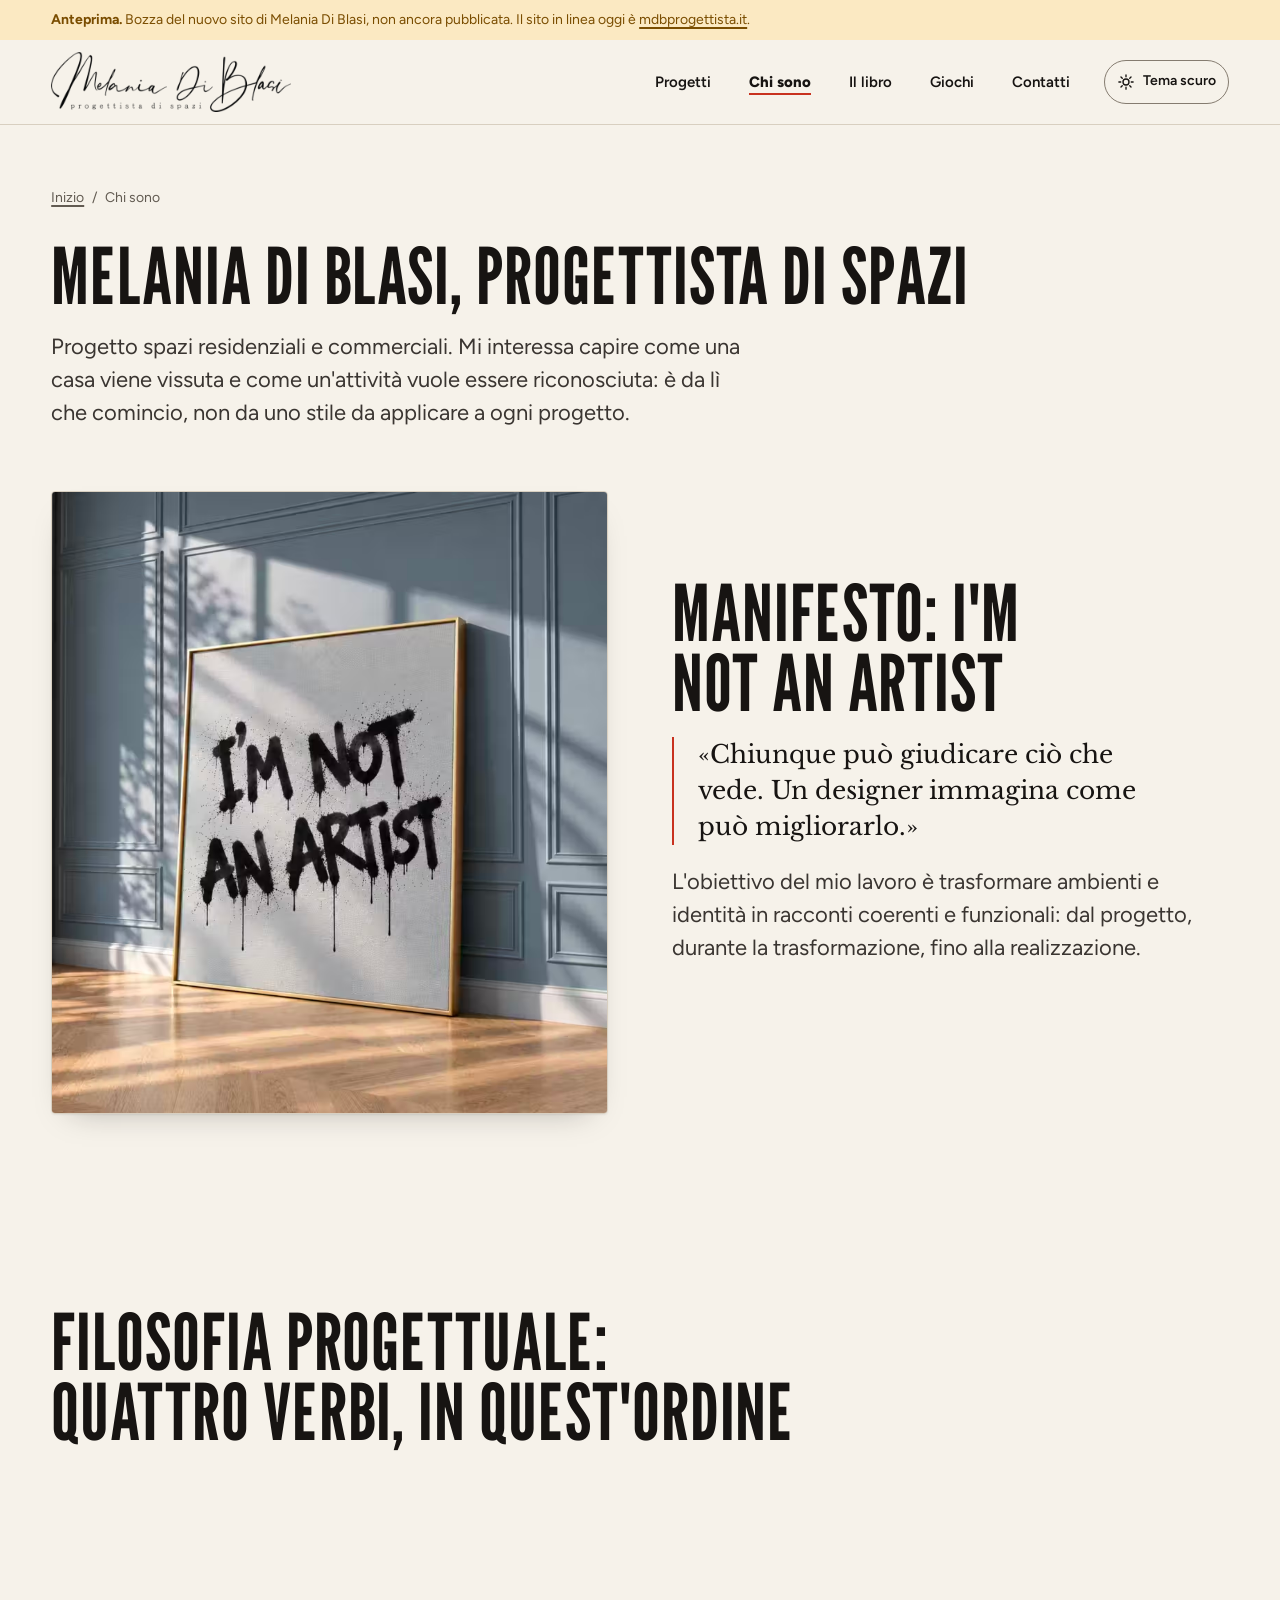
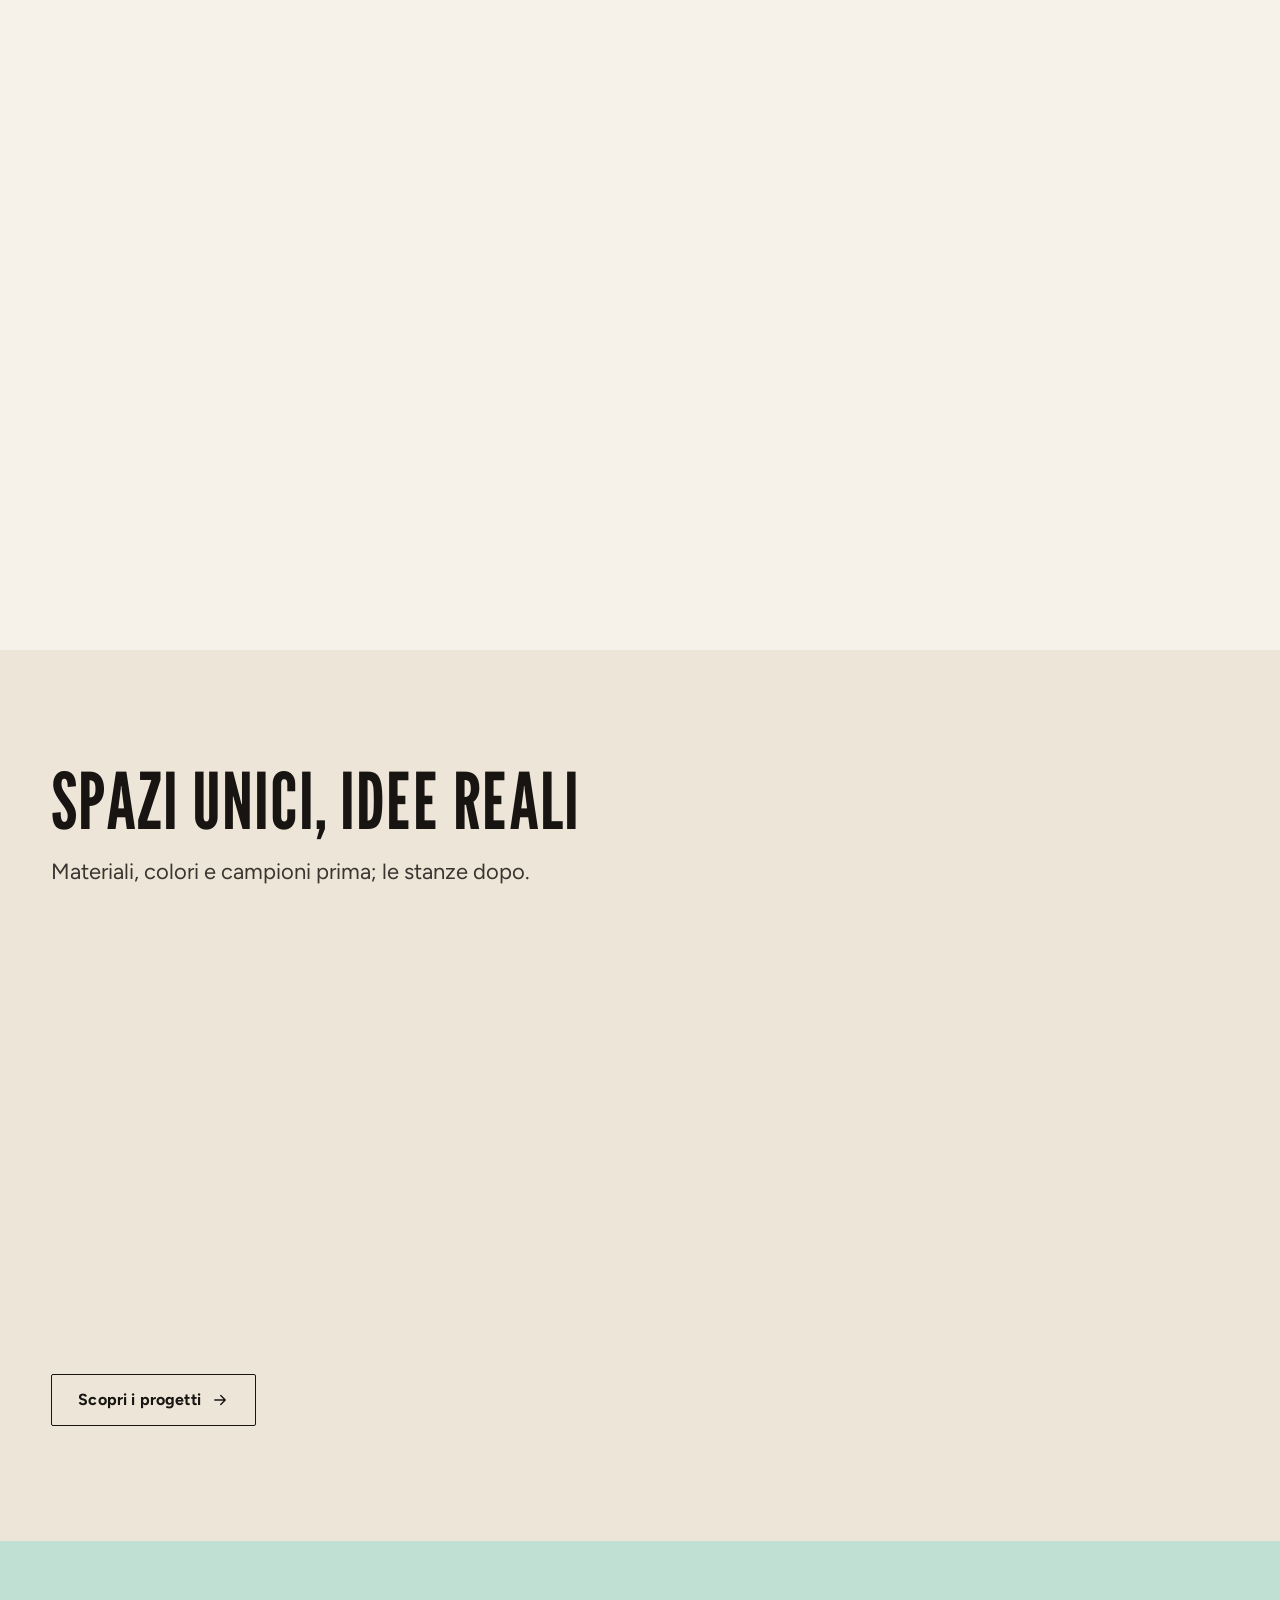
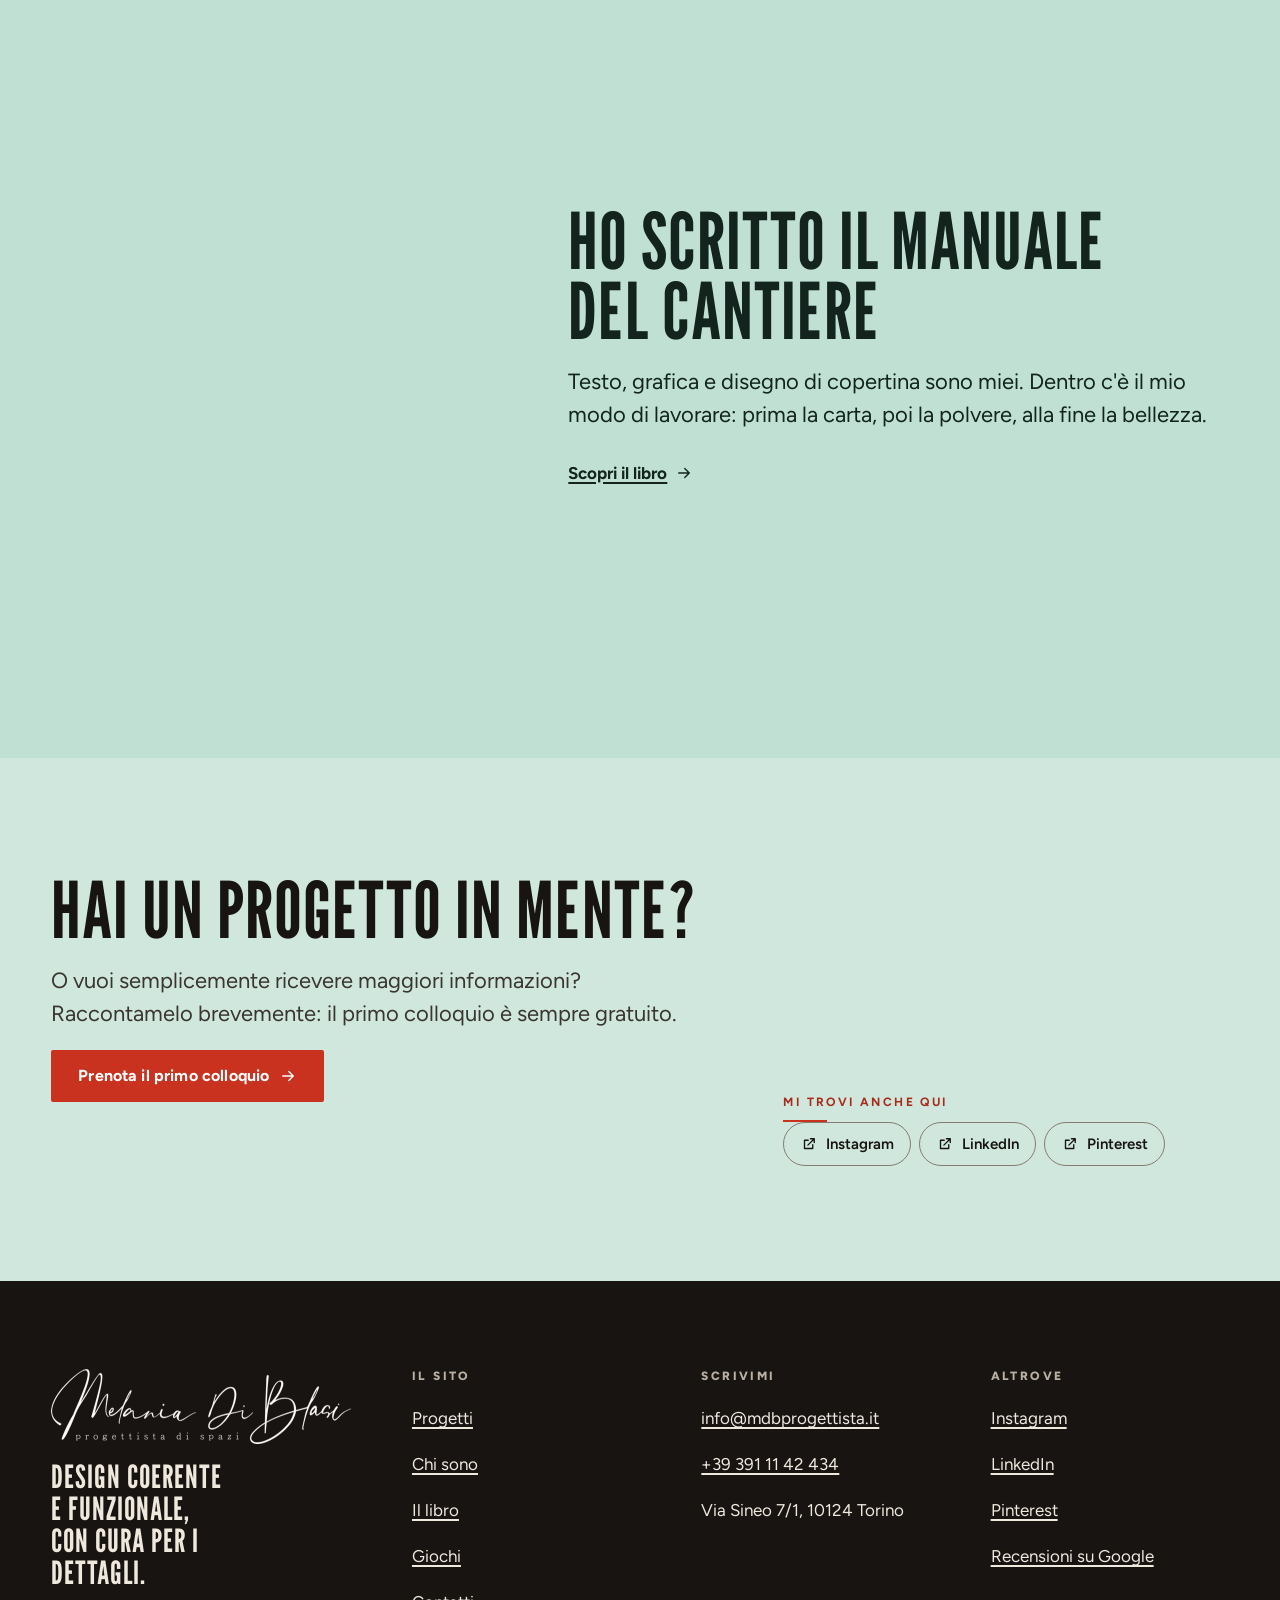
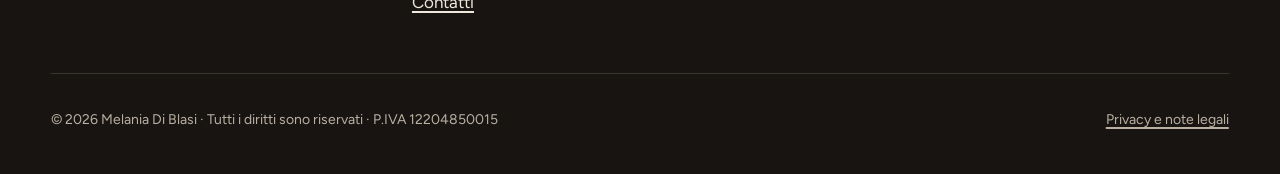
==== about/index.html @ 5ae968a7 "Bozza del sito (costruita dal salvataggio 2538190) Co-Authored-By: Claude Fable 5.2 <noreply@anthrop" ====
<!doctype html>
<html lang="it" class="no-js">
<head>
<meta charset="utf-8">
<meta name="viewport" content="width=device-width, initial-scale=1">
<title>Chi sono · Melania Di Blasi, progettista di spazi</title>
<meta name="description" content="Ascoltare, creare, ottimizzare, realizzare: come lavora Melania Di Blasi, progettista di spazi residenziali e commerciali a Torino.">
<link rel="canonical" href="https://andr3a100.github.io/mdb-anteprima/about/">
<meta name="robots" content="noindex, nofollow">
<meta name="author" content="Melania Di Blasi">
<meta name="theme-color" content="#F6F2EA" media="(prefers-color-scheme: light)">
<meta name="theme-color" content="#141210" media="(prefers-color-scheme: dark)">
<meta name="format-detection" content="telephone=no">
<meta http-equiv="Content-Security-Policy" content="default-src 'self'; img-src 'self' data:; style-src 'self'; script-src 'self'; font-src 'self'; connect-src 'none'; object-src 'none'; base-uri 'self'; form-action 'none'">
<meta name="referrer" content="strict-origin-when-cross-origin">
<meta property="og:type" content="website">
<meta property="og:locale" content="it_IT">
<meta property="og:site_name" content="Melania Di Blasi · progettista di spazi">
<meta property="og:title" content="Chi sono · Melania Di Blasi, progettista di spazi">
<meta property="og:description" content="Ascoltare, creare, ottimizzare, realizzare: come lavora Melania Di Blasi, progettista di spazi residenziali e commerciali a Torino.">
<meta property="og:url" content="https://andr3a100.github.io/mdb-anteprima/about/">
<meta property="og:image" content="https://andr3a100.github.io/mdb-anteprima/risorse/img/anteprima.jpg">
<meta property="og:image:width" content="1200">
<meta property="og:image:height" content="630">
<meta property="og:image:alt" content="Melania Di Blasi, progettista di spazi: dal groviglio alla casa">
<meta name="twitter:card" content="summary_large_image">
<link rel="icon" href="../risorse/img/icona.svg" type="image/svg+xml">
<link rel="icon" href="../risorse/img/icona-48.png" sizes="48x48" type="image/png">
<link rel="apple-touch-icon" href="../risorse/img/icona-180.png">
<link rel="preload" href="../risorse/font/league-gothic-400.woff2" as="font" type="font/woff2" crossorigin>
<link rel="preload" href="../risorse/font/figtree-variabile.woff2" as="font" type="font/woff2" crossorigin>
<link rel="stylesheet" href="../risorse/css/sito.css?v=bc09ea7401">
<script src="../risorse/js/tema.js?v=bbae7c9311"></script>
<script type="application/ld+json">{"@context": "https://schema.org", "@graph": [{"@type": "AboutPage", "@id": "https://andr3a100.github.io/mdb-anteprima/about/", "url": "https://andr3a100.github.io/mdb-anteprima/about/", "name": "Chi sono · Melania Di Blasi, progettista di spazi", "mainEntity": {"@id": "https://andr3a100.github.io/mdb-anteprima/#melania"}}, {"@type": "Person", "@id": "https://andr3a100.github.io/mdb-anteprima/#melania", "name": "Melania Di Blasi", "jobTitle": "Progettista di spazi", "url": "https://andr3a100.github.io/mdb-anteprima/about/", "worksFor": {"@id": "https://andr3a100.github.io/mdb-anteprima/#studio"}, "sameAs": ["https://www.instagram.com/melania_di_blasi_progettista", "https://www.linkedin.com/in/melania-d-bb1aa2b3", "https://pin.it/127tPZosk"]}, {"@type": "BreadcrumbList", "itemListElement": [{"@type": "ListItem", "position": 1, "name": "Inizio", "item": "https://andr3a100.github.io/mdb-anteprima/"}, {"@type": "ListItem", "position": 2, "name": "Chi sono", "item": "https://andr3a100.github.io/mdb-anteprima/about/"}]}]}</script>
</head>
<body>
<a class="salta" href="#contenuto">Salta al contenuto</a>
<p class="anteprima-fascia" role="note"><strong>Anteprima.</strong> Bozza del nuovo sito di Melania Di Blasi, non ancora pubblicata. Il sito in linea oggi è <a href="https://www.mdbprogettista.it/" rel="noopener">mdbprogettista.it</a>.</p>
<header class="testata">
<div class="wrap testata-riga">
<a class="marchio" href="../"><img src="../risorse/img/logo-melania-di-blasi.png" alt="Melania Di Blasi, progettista di spazi: pagina iniziale" width="600" height="150"></a>
<nav class="menu" aria-label="Sezioni del sito"><ul><li><a href="../portfolio/">Progetti</a></li><li><a href="../about/" aria-current="page">Chi sono</a></li><li><a href="../libro/">Il libro</a></li><li><a href="../giochi/">Giochi</a></li><li><a href="../contatti/">Contatti</a></li></ul></nav>
<button class="tema" type="button" data-tema aria-pressed="false"><svg class="sole" viewBox="0 0 24 24" fill="none" stroke="currentColor" stroke-width="1.8" stroke-linecap="round" stroke-linejoin="round" aria-hidden="true" focusable="false"><circle cx="12" cy="12" r="4"/><path d="M12 2.5v2.5M12 19v2.5M2.5 12H5M19 12h2.5M5.3 5.3L7 7M17 17l1.7 1.7M18.7 5.3L17 7M7 17l-1.7 1.7"/></svg><svg class="luna" viewBox="0 0 24 24" fill="none" stroke="currentColor" stroke-width="1.8" stroke-linecap="round" stroke-linejoin="round" aria-hidden="true" focusable="false"><path d="M20 14.2A8 8 0 1 1 9.8 4a6.4 6.4 0 0 0 10.2 10.2z"/></svg><span data-tema-testo>Tema scuro</span></button>
</div>
</header>
<main id="contenuto">
<section class="intestazione">
<div class="wrap">
<nav class="briciole" aria-label="Dove ti trovi"><ol><li><a href="../">Inizio</a></li><li aria-current="page">Chi sono</li></ol></nav>
<h1 class="titolo">Melania Di Blasi, progettista di spazi</h1>
<p class="attacco stretto">Progetto spazi residenziali e commerciali. Mi interessa capire come una casa viene vissuta e come un'attività vuole essere riconosciuta: è da lì che comincio, non da uno stile da applicare a ogni progetto.</p>
</div>
</section>

<section class="sezione-stretta" aria-labelledby="manifesto-titolo">
<div class="wrap due">
<figure class="cornice entra"><picture><source type="image/avif" srcset="../risorse/img/foto/manifesto-not-an-artist-800.avif 800w, ../risorse/img/foto/manifesto-not-an-artist-1600.avif 1428w" sizes="(max-width: 900px) 100vw, 50vw"><img src="../risorse/img/foto/manifesto-not-an-artist-800.jpg" srcset="../risorse/img/foto/manifesto-not-an-artist-800.jpg 800w, ../risorse/img/foto/manifesto-not-an-artist-1600.jpg 1428w" sizes="(max-width: 900px) 100vw, 50vw" alt="Quadro appoggiato a terra con la scritta «I&#x27;m not an artist» contro una parete grigio-azzurra" width="800" height="896" fetchpriority="high" decoding="async"></picture></figure>
<div class="capo">
<h2 class="titolo" id="manifesto-titolo">Manifesto: I'm not an artist</h2>
<blockquote class="citazione">
<p>«Chiunque può giudicare ciò che vede. Un designer immagina come può migliorarlo.»</p>
</blockquote>
<p class="attacco">L'obiettivo del mio lavoro è trasformare ambienti e identità in racconti coerenti e funzionali: dal progetto, durante la trasformazione, fino alla realizzazione.</p>
</div>
</div>
</section>

<section class="sezione" aria-labelledby="filosofia-titolo">
<div class="wrap">
<div class="capo">
<h2 class="titolo" id="filosofia-titolo">Filosofia progettuale: quattro verbi, in quest'ordine</h2>
</div>
<div>
<article class="verbo entra">
<h3><span class="n">01</span><span class="titoletto">Ascoltare</span></h3>
<p>Mi interessa capire come una casa viene vissuta e come un'attività vuole essere riconosciuta: è da lì che comincio, non da uno stile da applicare a ogni progetto.</p>
</article>
<article class="verbo entra">
<h3><span class="n">02</span><span class="titoletto">Creare</span></h3>
<p>Ascolto, osservo e traduco esigenze e idee in scelte concrete: la distribuzione degli ambienti, i materiali, la luce, i dettagli.</p>
</article>
<article class="verbo entra">
<h3><span class="n">03</span><span class="titoletto">Ottimizzare</span></h3>
<p>Cerco soluzioni che funzionino nella vita di tutti i giorni e che abbiano un'identità propria, coerente con le persone e con il luogo.</p>
</article>
<article class="verbo entra">
<h3><span class="n">04</span><span class="titoletto">Realizzare</span></h3>
<p>Il mio lavoro non finisce con la consegna del progetto. Accompagno il cliente durante la ristrutturazione, mi confronto con le imprese e seguo le scelte che emergono lungo il percorso, perché ciò che abbiamo immaginato insieme trovi forma nella realtà.</p>
</article>
</div>
</div>
</section>

<section class="sezione sezione-tinta" aria-labelledby="materia-titolo">
<div class="wrap">
<div class="capo">
<h2 class="titolo" id="materia-titolo">Spazi unici, idee reali</h2>
<p class="attacco">Materiali, colori e campioni prima; le stanze dopo.</p>
</div>
<div class="trio">
<figure class="entra"><picture><source type="image/avif" srcset="../risorse/img/foto/studio-campioni-tessuto-800.avif 800w, ../risorse/img/foto/studio-campioni-tessuto-1600.avif 1600w" sizes="(max-width: 560px) 33vw, 30vw"><img src="../risorse/img/foto/studio-campioni-tessuto-800.jpg" srcset="../risorse/img/foto/studio-campioni-tessuto-800.jpg 800w, ../risorse/img/foto/studio-campioni-tessuto-1600.jpg 1600w" sizes="(max-width: 560px) 33vw, 30vw" alt="Campioni di tessuto blu, beige e bouclé su un tavolo" width="800" height="800" loading="lazy" decoding="async"></picture></figure>
<figure class="entra"><picture><source type="image/avif" srcset="../risorse/img/foto/studio-parete-campioni-800.avif 800w, ../risorse/img/foto/studio-parete-campioni-1600.avif 1600w" sizes="(max-width: 560px) 33vw, 30vw"><img src="../risorse/img/foto/studio-parete-campioni-800.jpg" srcset="../risorse/img/foto/studio-parete-campioni-800.jpg 800w, ../risorse/img/foto/studio-parete-campioni-1600.jpg 1600w" sizes="(max-width: 560px) 33vw, 30vw" alt="Parete di lavoro con campioni di tessuto, carte e schizzi appesi" width="800" height="800" loading="lazy" decoding="async"></picture></figure>
<figure class="entra"><picture><source type="image/avif" srcset="../risorse/img/foto/studio-tavolo-materiali-800.avif 800w, ../risorse/img/foto/studio-tavolo-materiali-1600.avif 1600w" sizes="(max-width: 560px) 33vw, 30vw"><img src="../risorse/img/foto/studio-tavolo-materiali-800.jpg" srcset="../risorse/img/foto/studio-tavolo-materiali-800.jpg 800w, ../risorse/img/foto/studio-tavolo-materiali-1600.jpg 1600w" sizes="(max-width: 560px) 33vw, 30vw" alt="Tavolo da lavoro con campioni di legno, tessuti e colori" width="800" height="800" loading="lazy" decoding="async"></picture></figure>
</div>
<div class="azioni dopo">
<a class="btn btn-linea" href="../portfolio/">Scopri i progetti <svg class="freccia" viewBox="0 0 24 24" fill="none" stroke="currentColor" stroke-width="1.8" stroke-linecap="round" stroke-linejoin="round" aria-hidden="true" focusable="false"><path d="M5 12h14M13 6l6 6-6 6"/></svg></a>
</div>
</div>
</section>

<section class="sezione sezione-menta" aria-labelledby="scritto-titolo">
<div class="wrap libro">
<a class="copertina entra" href="../libro/"><img src="../risorse/img/libro/copertina-900.jpg" srcset="../risorse/img/libro/copertina-900.jpg 900w, ../risorse/img/libro/copertina-450.jpg 450w" sizes="(max-width: 900px) 72vw, 380px" alt="Copertina del libro «Manuale di sopravvivenza alla ristrutturazione domestica» di Melania Di Blasi" width="900" height="1391" loading="lazy" decoding="async"></a>
<div class="libro-testo">
<h2 class="titolo" id="scritto-titolo">Ho scritto il manuale del cantiere</h2>
<p class="attacco">Testo, grafica e disegno di copertina sono miei. Dentro c'è il mio modo di lavorare: prima la carta, poi la polvere, alla fine la bellezza.</p>
<a class="collegamento" href="../libro/">Scopri il libro <svg class="freccia" viewBox="0 0 24 24" fill="none" stroke="currentColor" stroke-width="1.8" stroke-linecap="round" stroke-linejoin="round" aria-hidden="true" focusable="false"><path d="M5 12h14M13 6l6 6-6 6"/></svg></a>
</div>
</div>
</section>

<section class="sezione chiusura" aria-labelledby="privato-titolo">
<div class="wrap chiusura-griglia">
<div class="capo">
<h2 class="titolo" id="privato-titolo">Hai un progetto in mente?</h2>
<p class="attacco">O vuoi semplicemente ricevere maggiori informazioni? Raccontamelo brevemente: il primo colloquio è sempre gratuito.</p>
<div class="azioni">
<a class="btn btn-primario" href="../contatti/">Prenota il primo colloquio <svg class="freccia" viewBox="0 0 24 24" fill="none" stroke="currentColor" stroke-width="1.8" stroke-linecap="round" stroke-linejoin="round" aria-hidden="true" focusable="false"><path d="M5 12h14M13 6l6 6-6 6"/></svg></a>
</div>
</div>
<div>
<p class="etichetta">Mi trovi anche qui</p>
<ul class="social dopo-poco">
<li><a href="https://www.instagram.com/melania_di_blasi_progettista" rel="noopener me"><svg viewBox="0 0 24 24" fill="none" stroke="currentColor" stroke-width="1.8" stroke-linecap="round" stroke-linejoin="round" aria-hidden="true" focusable="false"><path d="M14 5h5v5M19 5l-8.5 8.5M11 7H6v11h11v-5"/></svg>Instagram</a></li>
<li><a href="https://www.linkedin.com/in/melania-d-bb1aa2b3" rel="noopener me"><svg viewBox="0 0 24 24" fill="none" stroke="currentColor" stroke-width="1.8" stroke-linecap="round" stroke-linejoin="round" aria-hidden="true" focusable="false"><path d="M14 5h5v5M19 5l-8.5 8.5M11 7H6v11h11v-5"/></svg>LinkedIn</a></li>
<li><a href="https://pin.it/127tPZosk" rel="noopener me"><svg viewBox="0 0 24 24" fill="none" stroke="currentColor" stroke-width="1.8" stroke-linecap="round" stroke-linejoin="round" aria-hidden="true" focusable="false"><path d="M14 5h5v5M19 5l-8.5 8.5M11 7H6v11h11v-5"/></svg>Pinterest</a></li>
</ul>
</div>
</div>
</section>

</main>
<footer class="piede">
<div class="wrap">
<div class="piede-griglia">
<div>
<img class="firma" src="../risorse/img/logo-melania-di-blasi.png" alt="Melania Di Blasi, progettista di spazi" width="600" height="150" loading="lazy">
<p class="motto">Design coerente e funzionale, con cura per i dettagli.</p>
</div>
<div>
<h2>Il sito</h2>
<ul><li><a href="../portfolio/">Progetti</a></li><li><a href="../about/">Chi sono</a></li><li><a href="../libro/">Il libro</a></li><li><a href="../giochi/">Giochi</a></li><li><a href="../contatti/">Contatti</a></li></ul>
</div>
<div>
<h2>Scrivimi</h2>
<ul>
<li><a href="mailto:info@mdbprogettista.it">info@mdbprogettista.it</a></li>
<li><a href="tel:+393911142434">+39 391 11 42 434</a></li>
<li><span>Via Sineo 7/1, 10124 Torino</span></li>
</ul>
</div>
<div>
<h2>Altrove</h2>
<ul>
<li><a href="https://www.instagram.com/melania_di_blasi_progettista" rel="noopener me">Instagram</a></li>
<li><a href="https://www.linkedin.com/in/melania-d-bb1aa2b3" rel="noopener me">LinkedIn</a></li>
<li><a href="https://pin.it/127tPZosk" rel="noopener me">Pinterest</a></li>
<li><a href="https://g.page/r/CTu37gACwiOfECE/review" rel="noopener">Recensioni su Google</a></li>
</ul>
</div>
</div>
<div class="piede-fondo">
<p>© 2026 Melania Di Blasi · Tutti i diritti sono riservati · P.IVA 12204850015</p>
<a href="../privacy/">Privacy e note legali</a>
</div>
</div>
</footer>
<script src="../risorse/js/sito.js?v=f4b01c75a8" defer></script>
</body>
</html>
---- risorse/css/sito.css ----
/* Colori, caratteri e misure del sito di Melania Di Blasi.
   Vengono dalla copertina del suo libro: carta color panna, inchiostro, il rosso della porta, il verde menta delle
   pagine di apertura. I nomi vanno a coppie fondo/testo, così il controllo dei contrasti
   della skill li verifica in chiaro e in scuro:  python3 strumenti/controlla.py
   Il blocco per chi ha il computer in tema scuro (@media) lo genera costruisci.py da quello qui sotto: non va
   scritto a mano. */

:root {
  /* carta e inchiostro */
  /* il fondo è il color carta della copertina del libro: è l'identità del sito, non un «crema» scelto per abitudine
     (dichiarato anche al rilevatore di grafica in .impeccable/config.json) */
  --bg: #F6F2EA;
  --surface: #FFFDF8;
  --surface-tint: #EDE6D8;
  --text: #171412;
  --text-2: #3A3531;
  --text-muted: #625B52;
  --link: #A82A19;

  /* il rosso della porta: l'azione */
  --primary: #C8321F;
  --on-primary: #FFFFFF;
  --primary-hover: #A62817;
  --primary-tint: #F6DDD6;
  --on-primary-tint: #7A1D10;

  /* il verde menta delle pagine «I parte, II parte…» */
  --accent: #BFE0D2;
  --on-accent: #12241D;
  --call-bg: #CFE7DC;

  /* bordi dei comandi (3:1) e righe sottili di disegno (decorative) */
  --border: #857C70;
  --hairline: #D8CFC0;
  --focus: #171412;

  /* stati: sempre con icona e parola accanto */
  --success: #1F6B45;
  --success-fg: #1B5E3C;
  --success-bg: #DDF0E4;
  --warning: #855400;
  --warning-fg: #7A4D00;
  --warning-bg: #FBE9C2;
  --danger: #B3261E;
  --danger-fg: #9C1F17;
  --danger-bg: #FADFD9;
  --danger-fill: #B3261E;
  --on-danger: #FFFFFF;
  --info-fg: #1F5578;
  --info-bg: #DCEAF3;

  /* fasce scure (piede, finestra delle immagini): scure in entrambi i temi */
  --shell: #171412;
  --on-shell: #EFE9DD;
  --shell-muted: #B9B0A2;
  --shell-line: #3A342E;
  --night: #100E0D;
  --on-night: #F3EEE4;

  /* colori da disegno, presi dalle illustrazioni del libro: mai per il testo */
  --ink-teal: #74A9A2;
  --ink-ochre: #E0A548;
  --ink-terra: #D4683F;
  --ink-blue: #8FB1C9;
  --ink-lilac: #CFC3E6;
  --ink-peach: #F7D9BF;
  --ink-floor: #D4D6D2;
  --ink-wall: #FFFFFF;
  --ink-line: #171412;
  --ink-on-color: #171412;   /* scritte e segni sopra un colore da disegno: scuri in entrambi i temi */

  --shadow: 0 1px 2px rgba(23, 20, 18, 0.06), 0 14px 32px -20px rgba(23, 20, 18, 0.35);
  --shadow-libro: 0 2px 4px rgba(23, 20, 18, 0.2), 0 30px 60px -28px rgba(23, 20, 18, 0.55);

  /* differenze tra i due temi che non sono colori: passano da qui, così valgono anche senza JavaScript */
  --schema: light;
  --logo-filter: none;
  --mostra-sole: block;
  --mostra-luna: none;
}

:root[data-theme="dark"] {
  --bg: #141210;
  --surface: #1D1A17;
  --surface-tint: #27231F;
  --text: #F3EEE4;
  --text-2: #DAD3C6;
  --text-muted: #A69E90;
  --link: #FF9580;

  --primary: #E5533D;
  --on-primary: #1A0704;
  --primary-hover: #F06A55;
  --primary-tint: #3A1712;
  --on-primary-tint: #FFC9BE;

  --accent: #1F4A3F;
  --on-accent: #DFF3EA;
  --call-bg: #1B3A32;

  --border: #8C8478;
  --hairline: #37322C;
  --focus: #F3EEE4;

  --success: #6FCF97;
  --success-fg: #7BD9A3;
  --success-bg: #0F2A1C;
  --warning: #F2C063;
  --warning-fg: #F2C063;
  --warning-bg: #2E2206;
  --danger: #FF8A7A;
  --danger-fg: #FF9C8E;
  --danger-bg: #331410;
  --danger-fill: #C8321F;
  --on-danger: #FFFFFF;
  --info-fg: #8CC4EA;
  --info-bg: #10283A;

  --shell: #0C0B0A;
  --on-shell: #E6DFD2;
  --shell-muted: #A69E90;
  --shell-line: #2C2823;
  --night: #080707;
  --on-night: #F3EEE4;

  --ink-teal: #5E968E;
  --ink-ochre: #C98F37;
  --ink-terra: #C25D38;
  --ink-blue: #6F94AE;
  --ink-lilac: #8E80AD;
  --ink-peach: #A9805F;
  --ink-floor: #3B3631;
  --ink-wall: #26221E;
  --ink-line: #F3EEE4;
  --ink-on-color: #171412;

  --shadow: 0 1px 2px rgba(0, 0, 0, 0.5), 0 16px 36px -20px rgba(0, 0, 0, 0.9);
  --shadow-libro: 0 2px 4px rgba(0, 0, 0, 0.5), 0 30px 60px -28px rgba(0, 0, 0, 0.95);

  --schema: dark;
  --logo-filter: invert(1);
  --mostra-sole: none;
  --mostra-luna: block;
}

:root {
  /* caratteri: gli stessi tre «registri» della copertina */
  /* dopo ogni carattere c'è una riserva larga uguale: così, mentre il carattere vero arriva, il testo non cambia
     righe e la pagina non «salta» (misurato: Figtree e Arial 1,00; Libre Baskerville e Georgia 1,02) */
  --font-display: "League Gothic", "Titoli di riserva", "Arial Narrow", Impact, sans-serif;
  --font-text: "Figtree", Arial, "Helvetica Neue", Helvetica, sans-serif;
  --font-serif: "Libre Baskerville", Georgia, serif;

  --fs-micro: 0.75rem;    /* 12 px: solo etichette brevi */
  --fs-small: 0.875rem;   /* 14 px */
  --fs-base: 1.0625rem;   /* 17 px: testo delle pagine pubbliche */
  --fs-lead: clamp(1.125rem, 1.02rem + 0.5vw, 1.375rem);
  --fs-h3: clamp(1.6rem, 1.35rem + 1.1vw, 2.25rem);
  --fs-h2: clamp(2.75rem, 2rem + 3.6vw, 5.25rem);
  --fs-h1: clamp(4.4rem, 1.9rem + 7.3vw, 9rem);

  /* spazi: multipli di 4 px */
  --s1: 4px; --s2: 8px; --s3: 12px; --s4: 16px; --s5: 20px; --s6: 24px; --s8: 32px; --s10: 40px; --s12: 48px;
  --s16: 64px; --s20: 80px; --s24: 96px; --s32: 128px;
  --gutter: clamp(16px, 4vw, 56px);
  --maxw: 1240px;
  --misura: 50ch;          /* riga di lettura: circa 70 caratteri con Figtree, mai oltre 80 */

  /* angoli quasi vivi, come un foglio di progetto */
  --radius-sm: 2px;
  --radius-md: 4px;
  --radius-lg: 8px;

  --ease: cubic-bezier(0.16, 1, 0.3, 1);
  /* impeccable-disable-next-line bounce-easing -- molla leggera solo sui comandi e sulle carte della vetrina, ferma con «Riduci movimento» (scelta voluta) */
  --spring: cubic-bezier(0.34, 1.56, 0.64, 1);
}

@media (prefers-color-scheme: dark) {
  :root:not([data-theme="light"]) {
  --bg: #141210;
  --surface: #1D1A17;
  --surface-tint: #27231F;
  --text: #F3EEE4;
  --text-2: #DAD3C6;
  --text-muted: #A69E90;
  --link: #FF9580;

  --primary: #E5533D;
  --on-primary: #1A0704;
  --primary-hover: #F06A55;
  --primary-tint: #3A1712;
  --on-primary-tint: #FFC9BE;

  --accent: #1F4A3F;
  --on-accent: #DFF3EA;
  --call-bg: #1B3A32;

  --border: #8C8478;
  --hairline: #37322C;
  --focus: #F3EEE4;

  --success: #6FCF97;
  --success-fg: #7BD9A3;
  --success-bg: #0F2A1C;
  --warning: #F2C063;
  --warning-fg: #F2C063;
  --warning-bg: #2E2206;
  --danger: #FF8A7A;
  --danger-fg: #FF9C8E;
  --danger-bg: #331410;
  --danger-fill: #C8321F;
  --on-danger: #FFFFFF;
  --info-fg: #8CC4EA;
  --info-bg: #10283A;

  --shell: #0C0B0A;
  --on-shell: #E6DFD2;
  --shell-muted: #A69E90;
  --shell-line: #2C2823;
  --night: #080707;
  --on-night: #F3EEE4;

  --ink-teal: #5E968E;
  --ink-ochre: #C98F37;
  --ink-terra: #C25D38;
  --ink-blue: #6F94AE;
  --ink-lilac: #8E80AD;
  --ink-peach: #A9805F;
  --ink-floor: #3B3631;
  --ink-wall: #26221E;
  --ink-line: #F3EEE4;
  --ink-on-color: #171412;

  --shadow: 0 1px 2px rgba(0, 0, 0, 0.5), 0 16px 36px -20px rgba(0, 0, 0, 0.9);
  --shadow-libro: 0 2px 4px rgba(0, 0, 0, 0.5), 0 30px 60px -28px rgba(0, 0, 0, 0.95);

  --schema: dark;
  --logo-filter: invert(1);
  --mostra-sole: none;
  --mostra-luna: block;
}
}
/* Sito di Melania Di Blasi · foglio comune a tutte le pagine.
   Regole di questo foglio:
   - i colori passano solo dai nomi di gettoni.css, mai scritti a mano qui;
   - si animano solo `transform` e `opacity`, e niente si muove con «Riduci movimento»;
   - comandi alti almeno 44 px, campi a 16 px, fuoco a 3 px, link sottolineati nel testo;
   - nessuna risorsa da altri siti: i caratteri sono in risorse/font. */

@font-face { font-family: "League Gothic"; src: url("../font/league-gothic-400.woff2") format("woff2"); font-weight: 400; font-style: normal; font-display: swap; }
/* riserva per i titoli: un carattere del computer rimpicciolito fino a occupare la stessa larghezza di League Gothic (misurato: 0,54) */
@font-face { font-family: "Titoli di riserva"; src: local("Arial"), local("ArialMT"), local("Helvetica Neue"), local("Roboto"), local("Liberation Sans"); size-adjust: 54%; }
@font-face { font-family: "Figtree"; src: url("../font/figtree-variabile.woff2") format("woff2"); font-weight: 300 900; font-style: normal; font-display: swap; }
@font-face { font-family: "Figtree"; src: url("../font/figtree-variabile-corsivo.woff2") format("woff2"); font-weight: 300 900; font-style: italic; font-display: swap; }
@font-face { font-family: "Libre Baskerville"; src: url("../font/libre-baskerville-400.woff2") format("woff2"); font-weight: 400; font-style: normal; font-display: swap; }
@font-face { font-family: "Libre Baskerville"; src: url("../font/libre-baskerville-400-corsivo.woff2") format("woff2"); font-weight: 400; font-style: italic; font-display: swap; }

/* ---------- base ---------- */
*, *::before, *::after { box-sizing: border-box; }
html { -webkit-text-size-adjust: 100%; text-size-adjust: 100%; color-scheme: var(--schema); scroll-padding-top: 96px; }
body { margin: 0; background: var(--bg); color: var(--text); font: 400 var(--fs-base)/1.6 var(--font-text); -webkit-font-smoothing: antialiased; text-rendering: optimizeLegibility; overflow-x: clip; }
img, svg, picture { display: block; max-width: 100%; }
img { height: auto; }
h1, h2, h3, h4, p, figure, blockquote, ul, ol, dl, dd { margin: 0; }
ul[class], ol[class], nav ul, nav ol, .verbi ul, .piede ul { margin: 0; padding: 0; list-style: none; }
button, input, select, textarea { font: inherit; color: inherit; }
button { cursor: pointer; }
a { color: var(--link); text-decoration: underline; text-decoration-thickness: 1.5px; text-underline-offset: 3px; }
a:hover { text-decoration-thickness: 3px; }
:focus-visible { outline: 3px solid var(--focus); outline-offset: 2px; border-radius: var(--radius-sm); }
::selection { background: var(--primary); color: var(--on-primary); }
strong, b { font-weight: 700; }
[hidden] { display: none !important; }

.nascosto { position: absolute; width: 1px; height: 1px; margin: -1px; padding: 0; overflow: hidden; clip-path: inset(50%); white-space: nowrap; border: 0; }
.salta { position: absolute; left: var(--gutter); top: 8px; z-index: 100; padding: 12px 16px; background: var(--text); color: var(--bg); border-radius: var(--radius-md); transform: translateY(-200%); }
.salta:focus { transform: none; }

.wrap { width: min(100% - 2 * var(--gutter), var(--maxw)); margin-inline: auto; }
.stretto { max-width: var(--misura); }

/* ---------- caratteri ---------- */
.titolone, .titolo, .titoletto { font-family: var(--font-display); font-weight: 400; text-transform: uppercase; letter-spacing: 0.012em; text-wrap: balance; }
.titolone { font-size: var(--fs-h1); line-height: 0.84; }
.titolo { font-size: var(--fs-h2); line-height: 0.9; }
.titoletto { font-size: var(--fs-h3); line-height: 1; letter-spacing: 0.02em; }
.sottotitolo { font: 700 clamp(1.2rem, 1.05rem + 0.6vw, 1.5rem)/1.25 var(--font-text); letter-spacing: -0.01em; text-wrap: balance; }
.corsivo { font-family: var(--font-serif); font-style: italic; font-weight: 400; color: var(--link); }
.attacco { font-size: var(--fs-lead); line-height: 1.5; color: var(--text-2); max-width: var(--misura); }
.piccolo { font-size: var(--fs-small); color: var(--text-muted); max-width: var(--misura); }
.etichetta { display: flex; flex-direction: column; gap: 10px; font: 700 var(--fs-micro)/1.25 var(--font-text); letter-spacing: 0.2em; text-transform: uppercase; color: var(--link); }
.etichetta::after { content: ""; width: 44px; height: 2px; background: var(--primary); }
.testo > * + * { margin-top: 1em; }
/* testo corrente: l'ultima riga non resta con una parola sola, e la riga non supera la misura di lettura */
main :where(p, li, dd, blockquote, figcaption) { text-wrap: pretty; }
.testo :where(p, li), .fase p { max-width: var(--misura); }

/* ---------- testata ---------- */
.testata { position: sticky; top: 0; z-index: 40; background: var(--bg); border-bottom: 1px solid var(--hairline); }
.testata-riga { display: flex; align-items: center; gap: var(--s6); min-height: 84px; }
.marchio { display: inline-flex; align-items: center; min-height: 44px; margin-right: auto; }
.marchio img { width: auto; height: 60px; filter: var(--logo-filter); }
.menu ul { display: flex; align-items: center; gap: clamp(4px, 1.4vw, 20px); }
.menu a { display: inline-flex; align-items: center; min-height: 44px; padding: 0 10px; color: var(--text); font-weight: 600; font-size: 0.9375rem; text-decoration: none; border-radius: var(--radius-sm); position: relative; }
.menu a::after { content: ""; position: absolute; left: 10px; right: 10px; bottom: 9px; height: 2px; background: var(--primary); transform: scaleX(0); transform-origin: left; transition: transform 0.35s var(--ease); }
.menu a:hover::after, .menu a[aria-current="page"]::after { transform: scaleX(1); }
.menu a[aria-current="page"] { font-weight: 800; }
.tema { display: inline-flex; align-items: center; justify-content: center; gap: 8px; min-width: 44px; min-height: 44px; padding: 0 12px; background: transparent; color: var(--text); border: 1.5px solid var(--border); border-radius: 999px; font-weight: 600; font-size: var(--fs-small); }
.tema svg { width: 18px; height: 18px; }
.tema .sole { display: var(--mostra-sole); }
.tema .luna { display: var(--mostra-luna); }

/* ---------- comandi ---------- */
.btn { display: inline-flex; align-items: center; justify-content: center; gap: 10px; min-height: 52px; padding: 0 26px; border: 1.5px solid transparent; border-radius: var(--radius-sm); font: 700 1rem/1.1 var(--font-text); letter-spacing: 0.01em; text-decoration: none; transition: transform 0.35s var(--spring), opacity 0.2s; }
.btn:hover { transform: translateY(-2px); }
.btn:active { transform: translateY(0); }
.btn .freccia { width: 18px; height: 18px; transition: transform 0.35s var(--ease); }
.btn:hover .freccia { transform: translateX(4px); }
.btn-primario { background: var(--primary); color: var(--on-primary); }
.btn-primario:hover { background: var(--primary-hover); }
.btn-linea { background: transparent; color: var(--text); border-color: var(--text); }
.btn-piccolo { min-height: 44px; padding: 0 18px; font-size: 0.9375rem; }
.btn[disabled], .btn[aria-disabled="true"] { opacity: 0.45; cursor: not-allowed; transform: none; }
.collegamento { display: inline-flex; align-items: center; gap: 8px; min-height: 44px; font-weight: 700; color: var(--text); }
.collegamento .freccia { width: 18px; height: 18px; transition: transform 0.35s var(--ease); }
.collegamento:hover .freccia { transform: translateX(4px); }
.rassicura { display: flex; align-items: flex-start; gap: 8px; font-size: var(--fs-small); color: var(--text-muted); max-width: 44ch; }
.rassicura svg { flex: none; width: 18px; height: 18px; margin-top: 2px; color: var(--success); }

/* stato: colore + icona + parola, mai il colore da solo */
.stato { display: inline-flex; align-items: center; gap: 6px; padding: 4px 10px; border-radius: var(--radius-md); font: 800 var(--fs-micro)/1.3 var(--font-text); letter-spacing: 0.08em; text-transform: uppercase; }
.stato svg { width: 14px; height: 14px; flex: none; }
.stato-rosso { background: var(--danger-bg); color: var(--danger-fg); }
.stato-verde { background: var(--success-bg); color: var(--success-fg); }
.stato-ambra { background: var(--warning-bg); color: var(--warning-fg); }
.stato-blu { background: var(--info-bg); color: var(--info-fg); }

/* ---------- sezioni ---------- */
.sezione { padding-block: clamp(64px, 9vw, 136px); position: relative; }
.sezione-stretta { padding-block: clamp(40px, 6vw, 80px); }
.sezione-tinta { background: var(--surface-tint); }
.sezione-menta { background: var(--accent); color: var(--on-accent); }
.sezione-menta .attacco, .sezione-menta .piccolo { color: var(--on-accent); }
.sezione-menta .btn-linea, .sezione-menta .collegamento { color: var(--on-accent); border-color: var(--on-accent); }
.capo { display: grid; grid-template-columns: minmax(0, 1fr); gap: var(--s5); margin-bottom: clamp(32px, 5vw, 64px); max-width: 60rem; }
.capo .attacco { max-width: var(--misura); }

/* la riga di quota: un separatore che viene dai disegni tecnici */
.quota { display: flex; align-items: center; gap: var(--s4); color: var(--text-muted); font: 700 var(--fs-micro)/1 var(--font-text); letter-spacing: 0.2em; text-transform: uppercase; }
.quota::before, .quota::after { content: ""; flex: 1; height: 9px; border-block: 4px solid transparent; background: var(--border) content-box; border-inline: 1px solid var(--border); }

/* ---------- apertura (prima schermata) ---------- */
.apertura { position: relative; padding-block: clamp(32px, 5vw, 72px) clamp(48px, 7vw, 96px); overflow: clip; }
/* impeccable-disable-next-line codex-grid-background -- è la griglia da cantiere della copertina del libro: sfumata, ferma e solo dietro al disegno d'apertura */
.apertura::before { content: ""; position: absolute; inset: 0; background-image: linear-gradient(var(--hairline) 1px, transparent 1px), linear-gradient(90deg, var(--hairline) 1px, transparent 1px); background-size: 56px 56px; -webkit-mask-image: radial-gradient(ellipse 60% 70% at 78% 42%, black 0%, transparent 72%); mask-image: radial-gradient(ellipse 60% 70% at 78% 42%, black 0%, transparent 72%); pointer-events: none; }
.apertura-griglia { position: relative; display: grid; grid-template-columns: minmax(0, 1.08fr) minmax(0, 0.92fr); gap: clamp(24px, 4vw, 72px); align-items: center; }
.apertura-testo { display: grid; grid-template-columns: minmax(0, 1fr); gap: var(--s6); justify-items: start; }
.apertura h1 { display: grid; grid-template-columns: minmax(0, 1fr); gap: var(--s5); }
.apertura .corsivo, .corsivo.grande, .corsivo.motto { font-size: clamp(1.3rem, 1.05rem + 1.1vw, 1.95rem); line-height: 1.25; }
.corsivo.motto { display: block; margin-bottom: var(--s5); }
.corsivo em { font-style: normal; font-family: var(--font-serif); color: var(--text); }
.azioni { display: flex; flex-wrap: wrap; align-items: center; gap: var(--s4) var(--s6); }
.dopo { margin-top: var(--s10); }
.dopo-poco { margin-top: var(--s4); }
.capo-piccolo { margin-bottom: 0; gap: 8px; }
.etichetta-campo { font-weight: 700; font-size: 0.9375rem; }
.no-js .groviglio-comando, .no-js .groviglio-detto, .no-js .tema, .no-js [data-regola-altra], .no-js .filtri { display: none; }
.menu a[data-sezione]::after { transform: scaleX(1); }

.groviglio { position: relative; display: grid; grid-template-columns: minmax(0, 1fr); gap: var(--s3); }
.groviglio-foglio { position: relative; aspect-ratio: 6 / 5; }
.groviglio svg { width: 100%; height: 100%; overflow: visible; }
.groviglio .filo { fill: none; stroke: var(--ink-line); stroke-width: 1.7; stroke-linecap: round; stroke-linejoin: round; }
.groviglio .guide line { stroke: var(--border); stroke-width: 0.6; }
.groviglio .porta { fill: var(--primary); }
.groviglio .porta-telaio { fill: none; stroke: var(--ink-line); stroke-width: 1.4; }
.groviglio-comando { display: grid; grid-template-columns: auto 1fr auto; align-items: center; gap: var(--s3); font: 700 var(--fs-micro)/1 var(--font-text); letter-spacing: 0.16em; text-transform: uppercase; color: var(--text-muted); }
.groviglio-detto { min-height: 3.2em; line-height: 1.6; font-family: var(--font-serif); font-style: italic; font-size: 1.0625rem; color: var(--text-2); text-align: center; }

/* cursore (range) con una presa grande: vale per il groviglio e per i giochi */
.cursore { -webkit-appearance: none; appearance: none; width: 100%; height: 44px; margin: 0; background: transparent; cursor: grab; }
.cursore:active { cursor: grabbing; }
.cursore::-webkit-slider-runnable-track { height: 3px; background: var(--border); border-radius: 2px; }
.cursore::-moz-range-track { height: 3px; background: var(--border); border-radius: 2px; }
.cursore::-webkit-slider-thumb { -webkit-appearance: none; appearance: none; width: 30px; height: 30px; margin-top: -14px; border-radius: 50%; background: var(--primary); border: 3px solid var(--bg); box-shadow: 0 0 0 1.5px var(--primary); }
.cursore::-moz-range-thumb { width: 26px; height: 26px; border-radius: 50%; background: var(--primary); border: 3px solid var(--bg); box-shadow: 0 0 0 1.5px var(--primary); }
.cursore:focus-visible { outline: none; }
.cursore:focus-visible::-webkit-slider-thumb { outline: 3px solid var(--focus); outline-offset: 3px; }
.cursore:focus-visible::-moz-range-thumb { outline: 3px solid var(--focus); outline-offset: 3px; }

/* i quattro verbi */
.verbi { border-block: 1px solid var(--hairline); }
.verbi ul { display: flex; flex-wrap: wrap; justify-content: space-between; gap: 6px var(--s8); padding-block: var(--s5); font: 400 clamp(1.5rem, 1.1rem + 1.8vw, 2.6rem)/1 var(--font-display); letter-spacing: 0.04em; text-transform: uppercase; }
.verbi li { display: flex; align-items: center; gap: var(--s8); }
.verbi li + li::before { content: ""; width: 9px; height: 9px; background: var(--primary); transform: rotate(45deg); }

/* ---------- le frasi che costano care ---------- */
.frasi { display: grid; grid-template-columns: repeat(auto-fit, minmax(min(100%, 330px), 1fr)); gap: var(--s4); align-items: start; }
.frase { background: var(--surface); border: 1px solid var(--hairline); border-radius: var(--radius-lg); box-shadow: var(--shadow); }
.frase summary { display: grid; grid-template-columns: minmax(0, 1fr); justify-items: start; gap: var(--s3); padding: var(--s6); cursor: pointer; list-style: none; min-height: 44px; }
.frase summary::-webkit-details-marker { display: none; }
.frase summary:focus-visible { outline-offset: -3px; border-radius: var(--radius-lg); }
.frase q { font-family: var(--font-serif); font-style: italic; font-size: clamp(1.2rem, 1.05rem + 0.6vw, 1.5rem); line-height: 1.3; quotes: "«" "»"; }
.frase .apri { display: inline-flex; align-items: center; gap: 6px; font: 700 var(--fs-small)/1 var(--font-text); color: var(--text-muted); }
.frase .apri svg { width: 16px; height: 16px; transition: transform 0.3s var(--ease); }
.frase[open] .apri svg { transform: rotate(45deg); }
.frase .risposta { padding: 0 var(--s6) var(--s6); display: grid; grid-template-columns: minmax(0, 1fr); gap: var(--s3); }
.frase .risposta p { color: var(--text-2); }
.fonte { font-size: var(--fs-micro); letter-spacing: 0.02em; color: var(--text-muted); max-width: var(--misura); }

.regia { display: grid; grid-template-columns: minmax(0, 0.9fr) minmax(0, 1.1fr); gap: clamp(24px, 5vw, 80px); align-items: center; margin-top: clamp(48px, 7vw, 96px); }
.citazione { display: grid; grid-template-columns: minmax(0, 1fr); gap: var(--s4); padding-left: var(--s6); border-left: 2px solid var(--primary); }
.citazione p { font-family: var(--font-serif); font-size: clamp(1.15rem, 1rem + 0.7vw, 1.55rem); line-height: 1.45; text-wrap: pretty; }
.citazione footer, .citazione cite { font-style: normal; font-size: var(--fs-small); color: var(--text-muted); }

/* ---------- le tre fasi ---------- */
.fasi { display: grid; grid-template-columns: repeat(3, minmax(0, 1fr)); gap: var(--s4); counter-reset: fase; }
.fase { display: grid; grid-template-columns: minmax(0, 1fr); align-content: start; gap: var(--s4); padding: clamp(24px, 3vw, 40px); border-radius: var(--radius-lg); min-height: 100%; }
.fase-carta { background: var(--accent); color: var(--on-accent); }
.fase-polvere { background: var(--surface-tint); }
.fase-bellezza { background: var(--primary-tint); color: var(--on-primary-tint); }
.fase .numero { font: 400 clamp(3rem, 2rem + 4vw, 5.5rem)/0.8 var(--font-display); }
.fase .detto { font-family: var(--font-serif); font-style: italic; line-height: 1.45; }
.fase .io { font-size: var(--fs-base); }
.fase .io strong { display: block; font: 800 var(--fs-micro)/1.3 var(--font-text); letter-spacing: 0.18em; text-transform: uppercase; margin-bottom: 6px; }
.fase-polvere .detto { color: var(--text-2); }

/* ---------- le due porte (servizi) ---------- */
.porte { display: grid; grid-template-columns: repeat(2, minmax(0, 1fr)); gap: var(--s6); }
.porta-servizio { display: grid; grid-template-columns: minmax(0, 1fr); grid-template-rows: auto 1fr; background: var(--surface); border: 1px solid var(--hairline); border-radius: var(--radius-lg); overflow: clip; box-shadow: var(--shadow); }
.porta-servizio .foto { aspect-ratio: 16 / 10; overflow: clip; }
.porta-servizio .foto picture { display: block; width: 100%; height: 100%; }
.porta-servizio .foto img { width: 100%; height: 100%; object-fit: cover; transition: transform 1.2s var(--ease); }
.porta-servizio:hover .foto img { transform: scale(1.04); }
.detto-porta { font-size: 1.125rem; line-height: 1.3; margin-top: -6px; }
.porta-servizio .dentro { display: grid; grid-template-columns: minmax(0, 1fr); gap: var(--s4); padding: clamp(20px, 3vw, 36px); align-content: start; }
.voci { display: flex; flex-wrap: wrap; gap: 8px; }
.voci li { padding: 6px 12px; border: 1px solid var(--border); border-radius: 999px; font-size: var(--fs-small); font-weight: 600; }

/* ---------- tavole (immagini dei progetti) ---------- */
.tavola { display: block; position: relative; color: inherit; text-decoration: none; background: var(--surface); border: 1px solid var(--hairline); border-radius: var(--radius-md); overflow: clip; break-inside: avoid; }
.tavola img { width: 100%; height: auto; transition: transform 1.1s var(--ease); }
.tavola:hover img { transform: scale(1.035); }
.tavola .dida { display: flex; justify-content: space-between; gap: var(--s3); padding: 10px 12px; font: 700 var(--fs-micro)/1.3 var(--font-text); letter-spacing: 0.14em; text-transform: uppercase; color: var(--text-2); background: var(--surface); position: relative; }
.tavola .dida span + span { color: var(--text-muted); letter-spacing: 0.08em; text-align: right; }
/* il muro delle immagini: una griglia a righe fisse (le immagini in piedi occupano due righe). Niente colonne CSS:
   con quelle il browser caricava in ritardo le immagini in cima alla seconda e alla terza colonna. */
.muro-contenitore { container-type: inline-size; }
.muro { --colonne: 3; --lato: calc((100cqw - (var(--colonne) - 1) * var(--s4)) / var(--colonne)); display: grid; grid-template-columns: repeat(var(--colonne), minmax(0, 1fr)); gap: var(--s4); grid-auto-flow: dense; grid-auto-rows: 320px; grid-auto-rows: calc(var(--lato) * 0.75 + 38px); }
.muro .tavola { display: grid; grid-template-columns: minmax(0, 1fr); grid-template-rows: minmax(0, 1fr) auto; }
.muro .tavola.alta { grid-row: span 2; }
.muro .tavola picture { min-height: 0; overflow: clip; }
.muro .tavola img { width: 100%; height: 100%; object-fit: cover; }
.evidenza { display: grid; grid-template-columns: repeat(12, minmax(0, 1fr)); gap: var(--s4); }
.evidenza .tavola { grid-column: span 4; display: grid; grid-template-columns: minmax(0, 1fr); grid-template-rows: 1fr auto; }
.evidenza .tavola:nth-child(1), .evidenza .tavola:nth-child(7) { grid-column: span 8; }
.evidenza .tavola picture { overflow: clip; min-height: 0; }
.evidenza .tavola img { height: 100%; aspect-ratio: 4 / 3; object-fit: cover; }
.evidenza .tavola:nth-child(1) img, .evidenza .tavola:nth-child(7) img { aspect-ratio: 16 / 9.4; }

.filtri { display: flex; flex-wrap: wrap; gap: 8px; margin-bottom: var(--s8); }
.filtro { min-height: 44px; padding: 0 16px; background: transparent; color: var(--text); border: 1.5px solid var(--border); border-radius: 999px; font-weight: 600; font-size: 0.9375rem; }
.filtro[aria-pressed="true"] { background: var(--text); color: var(--bg); border-color: var(--text); }
.filtro .quanti { margin-left: 6px; font-weight: 500; opacity: 0.75; font-variant-numeric: tabular-nums; }

/* finestra delle immagini */
.finestra { width: 100vw; max-width: 100vw; height: 100dvh; max-height: 100dvh; margin: 0; padding: 0; border: 0; background: var(--night); color: var(--on-night); --focus: var(--on-night); }
.finestra::backdrop { background: var(--night); }
.finestra-dentro { display: grid; grid-template-columns: minmax(0, 1fr); grid-template-rows: auto 1fr auto; height: 100%; }
.finestra-barra { display: flex; align-items: center; justify-content: space-between; gap: var(--s4); padding: 10px var(--gutter); font: 700 var(--fs-micro)/1.3 var(--font-text); letter-spacing: 0.14em; text-transform: uppercase; }
.finestra-scena { position: relative; min-height: 0; display: grid; place-items: center; padding-inline: var(--gutter); }
.finestra-scena img { max-width: 100%; max-height: 100%; width: auto; height: auto; object-fit: contain; }
.finestra-piede { display: flex; align-items: center; justify-content: center; gap: var(--s4); padding: 10px var(--gutter) 16px; }
.tasto-tondo { display: inline-grid; place-items: center; width: 48px; height: 48px; background: transparent; color: inherit; border: 1.5px solid currentColor; border-radius: 50%; }
.tasto-tondo svg { width: 20px; height: 20px; }
.tasto-tondo:hover { background: var(--on-night); color: var(--night); }
html.finestra-aperta { overflow: hidden; }

/* ---------- libro ---------- */
.libro { display: grid; grid-template-columns: minmax(0, 0.8fr) minmax(0, 1.2fr); gap: clamp(32px, 6vw, 96px); align-items: center; }
.copertina { justify-self: center; width: min(100%, 380px); transform: rotate(-2.5deg); box-shadow: var(--shadow-libro); border-radius: 2px; transition: transform 0.8s var(--spring); }
.copertina:hover { transform: rotate(0deg) scale(1.02); }
.copertina img { border-radius: 2px; }
.intestazione .wrap.libro { grid-template-columns: minmax(0, 1.2fr) minmax(0, 0.8fr); }
.libro-testo { display: grid; grid-template-columns: minmax(0, 1fr); gap: var(--s5); justify-items: start; }
.regola { display: grid; grid-template-columns: minmax(0, 1fr); gap: var(--s4); width: 100%; padding: clamp(20px, 3vw, 32px); background: var(--surface); color: var(--text); border-radius: var(--radius-lg); position: relative; }
.regola::before, .regola::after { content: ""; position: absolute; width: 34px; height: 34px; border: 2px solid var(--text); }
.regola::before { top: -1px; left: -1px; border-right: 0; border-bottom: 0; }
.regola::after { bottom: -1px; right: -1px; border-left: 0; border-top: 0; }
.regola .nome { font: 800 var(--fs-micro)/1.3 var(--font-text); letter-spacing: 0.2em; text-transform: uppercase; }
.regola blockquote { font-family: var(--font-serif); font-style: italic; font-size: clamp(1.15rem, 1rem + 0.8vw, 1.6rem); line-height: 1.4; min-height: 4.2em; text-wrap: pretty; }
.regola .sotto { display: flex; flex-wrap: wrap; align-items: center; justify-content: space-between; gap: var(--s3); }

.indice { display: grid; grid-template-columns: repeat(3, minmax(0, 1fr)); gap: var(--s4); }
.parte { display: grid; grid-template-columns: minmax(0, 1fr); align-content: start; gap: var(--s4); padding: clamp(20px, 3vw, 36px); border-radius: var(--radius-lg); }
.parte ol { display: grid; grid-template-columns: minmax(0, 1fr); gap: var(--s4); }
.parte li { display: grid; grid-template-columns: 2.2rem 1fr; gap: 4px var(--s2); }
.parte li .n { font: 400 1.9rem/1 var(--font-display); grid-row: span 2; }
.parte-kit { margin-top: var(--s4); }
.parte-kit ol { grid-template-columns: repeat(3, minmax(0, 1fr)); gap: var(--s5) var(--s8); }
.parte li b { font-weight: 800; line-height: 1.25; }
.parte li i { font-family: var(--font-serif); font-size: 0.9375rem; line-height: 1.35; }

.segnali { display: grid; grid-template-columns: repeat(4, minmax(0, 1fr)); gap: var(--s4); }
.segnale { display: grid; grid-template-columns: minmax(0, 1fr); align-content: start; gap: var(--s3); padding: var(--s6); background: var(--surface); border-radius: var(--radius-lg); border: 1px solid var(--hairline); }
.segnale svg { width: 44px; height: 44px; }
.segnale h3 { font: 800 var(--fs-small)/1.3 var(--font-text); letter-spacing: 0.16em; text-transform: uppercase; }
.segnale .esempio { font-family: var(--font-serif); font-style: italic; color: var(--text-2); font-size: 0.9875rem; line-height: 1.45; }
.segnale-respiro { border: 2px solid var(--ink-teal); }

.pagine-libro { display: grid; grid-template-columns: repeat(2, minmax(0, 1fr)); gap: var(--s6); }
.pagine-libro img { border: 1px solid var(--hairline); border-radius: 2px; box-shadow: var(--shadow); }

/* ---------- giochi: le carte d'ingresso ---------- */
.giochi { display: grid; grid-template-columns: repeat(4, minmax(0, 1fr)); gap: var(--s4); }
.gioco-carta { display: grid; grid-template-columns: minmax(0, 1fr); grid-template-rows: auto 1fr; color: inherit; text-decoration: none; background: var(--surface); border: 1px solid var(--hairline); border-radius: var(--radius-lg); overflow: clip; transition: transform 0.45s var(--spring); }
.gioco-carta:hover { transform: translateY(-6px) rotate(-0.6deg); }
.gioco-carta .scena { aspect-ratio: 4 / 3; display: grid; place-items: center; padding: var(--s5); }
.gioco-carta .scena svg { width: 100%; height: 100%; }
.gioco-carta:nth-child(4n+1) .scena { background: var(--primary-tint); }
.gioco-carta:nth-child(4n+2) .scena { background: var(--accent); }
.gioco-carta:nth-child(4n+3) .scena { background: var(--info-bg); }
.gioco-carta:nth-child(4n+4) .scena { background: var(--warning-bg); }
.gioco-carta .dentro { display: grid; grid-template-columns: minmax(0, 1fr); align-content: start; gap: var(--s2); padding: var(--s5); }
.gioco-carta h3 { font: 400 1.9rem/0.95 var(--font-display); text-transform: uppercase; letter-spacing: 0.02em; }
.gioco-carta p { font-size: 0.9375rem; color: var(--text-2); }
.gioco-carta .va { display: inline-flex; align-items: center; gap: 6px; margin-top: var(--s2); font-weight: 700; font-size: 0.9375rem; text-decoration: underline; text-underline-offset: 3px; }
.gioco-carta .va svg { width: 16px; height: 16px; }
.disegno line, .disegno path, .disegno rect, .disegno circle, .disegno polygon, .disegno polyline { vector-effect: non-scaling-stroke; }
.tratto { fill: none; stroke: var(--ink-line); stroke-width: 1.6; stroke-linecap: round; stroke-linejoin: round; }
.tratto-fine { fill: none; stroke: var(--ink-line); stroke-width: 0.8; stroke-linecap: round; }
.pieno-rosso { fill: var(--primary); }
.pieno-verde { fill: var(--ink-teal); }
.pieno-ocra { fill: var(--ink-ochre); }
.pieno-terra { fill: var(--ink-terra); }
.pieno-blu { fill: var(--ink-blue); }
.pieno-carta { fill: var(--ink-wall); }
.pieno-suolo { fill: var(--ink-floor); }

/* ---------- domande ---------- */
.a-fianco { display: grid; grid-template-columns: minmax(0, 0.8fr) minmax(0, 1.2fr); gap: clamp(24px, 5vw, 80px); align-items: start; }
.a-fianco .capo { margin-bottom: 0; position: sticky; top: 120px; }
.domande { display: grid; grid-template-columns: minmax(0, 1fr); gap: 0; border-top: 1px solid var(--border); }
.domanda { border-bottom: 1px solid var(--border); }
.domanda summary { display: flex; align-items: center; justify-content: space-between; gap: var(--s4); padding: var(--s5) 0; min-height: 44px; cursor: pointer; list-style: none; font: 700 clamp(1.05rem, 0.98rem + 0.35vw, 1.3rem)/1.3 var(--font-text); }
.domanda summary::-webkit-details-marker { display: none; }
.domanda summary svg { flex: none; width: 22px; height: 22px; transition: transform 0.3s var(--ease); }
.domanda[open] summary svg { transform: rotate(45deg); }
.domanda .risposta { padding: 0 0 var(--s6); max-width: var(--misura); color: var(--text-2); }

/* ---------- chiusura ---------- */
.chiusura { background: var(--call-bg); }
.chiusura-griglia { display: grid; grid-template-columns: minmax(0, 1.2fr) minmax(0, 0.8fr); gap: clamp(24px, 5vw, 80px); align-items: end; }
.chiusura .dati { display: grid; grid-template-columns: minmax(0, 1fr); gap: var(--s2); font-size: 1.0625rem; }
.chiusura .dati a { color: var(--text); font-weight: 700; display: inline-flex; align-items: center; min-height: 44px; }

/* ---------- pagine interne ---------- */
.intestazione { padding-block: clamp(28px, 4vw, 56px) clamp(20px, 3vw, 36px); }
.intestazione + .sezione-stretta { padding-top: clamp(12px, 2vw, 28px); }
.intestazione .wrap { display: grid; grid-template-columns: minmax(0, 1fr); gap: var(--s5); }
.briciole { display: flex; flex-wrap: wrap; align-items: center; gap: 4px 8px; font-size: var(--fs-small); color: var(--text-muted); }
.briciole a { color: var(--text-muted); display: inline-flex; align-items: center; min-height: 44px; }
.briciole li + li::before { content: "/"; margin-right: 8px; }
.briciole ol { display: flex; flex-wrap: wrap; align-items: center; gap: 4px 8px; padding: 0; margin: 0; list-style: none; }

.due { display: grid; grid-template-columns: repeat(2, minmax(0, 1fr)); gap: clamp(24px, 5vw, 80px); align-items: center; }
.due-alto { align-items: start; }
.cornice { border: 1px solid var(--hairline); border-radius: var(--radius-md); overflow: clip; box-shadow: var(--shadow); }
.cornice img { width: 100%; }
.verbo { display: grid; grid-template-columns: minmax(0, 0.42fr) minmax(0, 1fr); gap: var(--s4) clamp(16px, 4vw, 56px); padding-block: var(--s8); border-top: 1px solid var(--border); align-items: start; }
.verbo:last-child { border-bottom: 1px solid var(--border); }
.verbo .n { font: 700 var(--fs-micro)/1 var(--font-text); letter-spacing: 0.2em; color: var(--text-muted); }
.verbo h3 { display: grid; grid-template-columns: minmax(0, 1fr); gap: var(--s3); }
.verbo p { font-size: var(--fs-lead); line-height: 1.5; color: var(--text-2); max-width: var(--misura); }
.trio { display: grid; grid-template-columns: repeat(3, minmax(0, 1fr)); gap: var(--s4); }
.trio img { width: 100%; aspect-ratio: 1; object-fit: cover; border-radius: var(--radius-md); }

.social { display: flex; flex-wrap: wrap; gap: 8px; }
.social a { display: inline-flex; align-items: center; gap: 8px; min-height: 44px; padding: 0 16px; border: 1.5px solid var(--border); border-radius: 999px; color: var(--text); font-weight: 600; font-size: 0.9375rem; text-decoration: none; }
.social a:hover { border-color: var(--text); }
.social svg { width: 18px; height: 18px; }

/* contatti */
.contatti { display: grid; grid-template-columns: minmax(0, 1fr); gap: clamp(28px, 4vw, 56px); }
.recapiti { display: grid; grid-template-columns: repeat(4, minmax(0, 1fr)); gap: var(--s5) var(--s6); align-items: start; }
.recapiti .social { grid-column: 1 / -1; }
.recapito { display: grid; grid-template-columns: 44px 1fr; gap: var(--s4); align-items: center; }
.recapito .icona { display: grid; place-items: center; width: 44px; height: 44px; border-radius: 50%; background: var(--surface-tint); }
.recapito .icona svg { width: 20px; height: 20px; }
.recapito small { display: block; font: 700 var(--fs-micro)/1.3 var(--font-text); letter-spacing: 0.16em; text-transform: uppercase; color: var(--text-muted); }
.recapito a, .recapito span.v { font-weight: 700; font-size: 1.125rem; color: var(--text); overflow-wrap: anywhere; }
.recapito a { display: inline-flex; align-items: center; min-height: 44px; }
.pannello { background: var(--surface); border: 1px solid var(--hairline); border-radius: var(--radius-lg); padding: clamp(20px, 3.5vw, 44px); box-shadow: var(--shadow); }
.modulo { display: grid; grid-template-columns: minmax(0, 1.1fr) minmax(0, 0.9fr); gap: var(--s5) clamp(32px, 4vw, 64px); align-items: start; }
.modulo > .capo { grid-column: 1 / -1; }
.modulo-domande, .modulo-pronta { display: grid; grid-template-columns: minmax(0, 1fr); gap: var(--s5); align-content: start; }
.modulo-pronta { position: sticky; top: 108px; }
.campo { display: grid; grid-template-columns: minmax(0, 1fr); gap: 6px; }
.campo label, .campo legend, .gruppo legend { font-weight: 700; font-size: 0.9375rem; padding: 0; }
.campo .aiuto { font-size: var(--fs-small); color: var(--text-muted); }
.campo input, .campo textarea, .campo select { width: 100%; min-height: 48px; padding: 10px 14px; background: var(--bg); color: var(--text); border: 1.5px solid var(--border); border-radius: var(--radius-md); font-size: 1rem; }
.campo textarea { min-height: 120px; resize: vertical; }
/* il testo d'esempio ha il suo colore: quello del browser non supera 4,5:1 sul fondo scuro */
.campo input::placeholder, .campo textarea::placeholder { color: var(--text-muted); opacity: 1; }
.gruppo { border: 0; padding: 0; margin: 0; display: grid; grid-template-columns: minmax(0, 1fr); gap: 8px; min-width: 0; }
.scelte { display: flex; flex-wrap: wrap; gap: 8px; }
.scelta { position: relative; }
.scelta input { position: absolute; opacity: 0; inset: 0; width: 100%; height: 100%; margin: 0; cursor: pointer; }
.scelta span { display: inline-flex; align-items: center; min-height: 44px; padding: 0 16px; border: 1.5px solid var(--border); border-radius: 999px; font-weight: 600; font-size: 0.9375rem; }
.scelta input:checked + span { background: var(--text); color: var(--bg); border-color: var(--text); }
.scelta input:focus-visible + span { outline: 3px solid var(--focus); outline-offset: 2px; }
.anteprima { white-space: pre-wrap; font-size: 0.9375rem; padding: var(--s4); background: var(--surface-tint); border-radius: var(--radius-md); max-height: 420px; overflow: auto; max-width: none; }
.avviso { display: flex; gap: 10px; align-items: flex-start; padding: var(--s4); border-radius: var(--radius-md); font-size: 0.9375rem; }
.avviso svg { flex: none; width: 20px; height: 20px; margin-top: 2px; }
.avviso-blu { background: var(--info-bg); color: var(--info-fg); }
.avviso-ambra { background: var(--warning-bg); color: var(--warning-fg); }
.avviso-verde { background: var(--success-bg); color: var(--success-fg); }
.avviso a { color: inherit; }

.legale h2 { font: 800 1.35rem/1.25 var(--font-text); margin-top: 2em; }
.legale ul { padding-left: 1.2em; }
.legale li + li { margin-top: 0.4em; }
.tabella { overflow-x: auto; border: 1px solid var(--hairline); border-radius: var(--radius-md); }
.tabella table { width: 100%; border-collapse: collapse; font-size: 0.9375rem; min-width: 520px; }
.tabella th, .tabella td { padding: 10px 14px; text-align: left; border-bottom: 1px solid var(--hairline); vertical-align: top; }
.tabella th { font-size: var(--fs-micro); letter-spacing: 0.12em; text-transform: uppercase; color: var(--text-muted); }

/* ---------- piede ---------- */
.piede { background: var(--shell); color: var(--on-shell); --focus: var(--on-shell); padding-block: clamp(48px, 7vw, 88px) var(--s8); }
.piede a { color: var(--on-shell); }
.piede-griglia { display: grid; grid-template-columns: minmax(0, 1.3fr) repeat(3, minmax(0, 1fr)); gap: var(--s8) clamp(24px, 4vw, 64px); }
.piede .firma { width: 300px; filter: invert(1); }
.piede .motto { margin-top: var(--s4); font: 400 clamp(1.5rem, 1.2rem + 1vw, 2.1rem)/1 var(--font-display); letter-spacing: 0.03em; text-transform: uppercase; max-width: 16ch; }
.piede h2 { font: 800 var(--fs-micro)/1.3 var(--font-text); letter-spacing: 0.2em; text-transform: uppercase; color: var(--shell-muted); margin-bottom: var(--s3); }
.piede ul { display: grid; grid-template-columns: minmax(0, 1fr); gap: 2px; }
.piede li a, .piede li span { display: inline-flex; align-items: center; min-height: 44px; }
.piede-fondo { display: flex; flex-wrap: wrap; justify-content: space-between; gap: var(--s3) var(--s8); margin-top: var(--s12); padding-top: var(--s6); border-top: 1px solid var(--shell-line); font-size: var(--fs-small); color: var(--shell-muted); }
.piede-fondo a { color: var(--shell-muted); display: inline-flex; align-items: center; min-height: 44px; }
.piede-fondo p { display: flex; align-items: center; min-height: 44px; }

/* ---------- comparse allo scorrimento (solo se c'è JavaScript e il movimento è gradito) ---------- */
@media (prefers-reduced-motion: no-preference) {
  html { scroll-behavior: smooth; }
  .js .entra { opacity: 0; transform: translateY(22px); transition: opacity 0.8s var(--ease), transform 0.8s var(--ease); transition-delay: var(--ritardo, 0s); }
  .js .entra.visto { opacity: 1; transform: none; }
}
@media (prefers-reduced-motion: reduce) {
  *, *::before, *::after { animation-duration: 0.01ms !important; animation-iteration-count: 1 !important; transition-duration: 0.01ms !important; scroll-behavior: auto !important; }
}
@media (forced-colors: active) {
  .btn, .filtro, .tema, .scelta span { border-color: ButtonText; }
  .stato { border: 1px solid CanvasText; }
}

/* ---------- schermi stretti ---------- */
@media (max-width: 1080px) {
  .giochi { grid-template-columns: repeat(2, minmax(0, 1fr)); }
  .segnali { grid-template-columns: repeat(2, minmax(0, 1fr)); }
  .piede-griglia { grid-template-columns: repeat(2, minmax(0, 1fr)); }
}
@media (max-width: 900px) {
  .apertura-griglia, .regia, .libro, .intestazione .wrap.libro, .chiusura-griglia, .due, .modulo, .a-fianco { grid-template-columns: minmax(0, 1fr); }
  .modulo-pronta { position: static; }
  .recapiti { grid-template-columns: repeat(2, minmax(0, 1fr)); }
  .a-fianco .capo { position: static; }
  .fasi, .indice { grid-template-columns: minmax(0, 1fr); }
  .parte-kit ol { grid-template-columns: minmax(0, 1fr); }
  .muro { --colonne: 2; }
  .evidenza .tavola, .evidenza .tavola:nth-child(7) { grid-column: span 6; }
  .evidenza .tavola:nth-child(1) { grid-column: span 12; }
  .evidenza .tavola img, .evidenza .tavola:nth-child(7) img { aspect-ratio: 4 / 3; }
  .groviglio { max-width: 560px; width: 100%; justify-self: center; }
  .copertina { width: min(72%, 320px); }
  .chiusura-griglia { align-items: start; }
}
@media (max-width: 720px) {
  .testata { position: static; }
  .testata-riga { flex-wrap: wrap; gap: 0 var(--s3); min-height: 0; padding-top: 6px; }
  .marchio img { height: 50px; }
  .menu { order: 3; width: 100%; margin-inline: calc(-1 * var(--gutter)); width: calc(100% + 2 * var(--gutter)); border-top: 1px solid var(--hairline); overflow-x: auto; scrollbar-width: none; }
  .menu::-webkit-scrollbar { display: none; }
  .menu ul { gap: 0; padding-inline: calc(var(--gutter) - 10px); width: max-content; min-width: 100%; justify-content: space-between; }
  .menu a { font-size: 0.9375rem; }
  .tema span { position: absolute; width: 1px; height: 1px; overflow: hidden; clip-path: inset(50%); }
  .tema { padding: 0; }
  .porte, .pagine-libro { grid-template-columns: minmax(0, 1fr); }
  .verbo { grid-template-columns: minmax(0, 1fr); }
  .azioni .btn { width: 100%; }
  .verbi ul { display: grid; grid-template-columns: repeat(2, minmax(0, 1fr)); gap: 8px var(--s5); }
  .verbi li + li::before { display: none; }
}
@media (max-width: 560px) {
  .giochi, .segnali, .piede-griglia, .recapiti { grid-template-columns: minmax(0, 1fr); }
  .evidenza .tavola, .evidenza .tavola:nth-child(1), .evidenza .tavola:nth-child(7) { grid-column: span 12; }
  .trio { grid-template-columns: repeat(3, minmax(0, 1fr)); gap: 8px; }
  .muro { gap: 10px; --lato: calc((100cqw - 10px) / 2); grid-auto-rows: calc(var(--lato) * 0.75 + 50px); }
  .tavola .dida { flex-direction: column; gap: 2px; padding: 8px; letter-spacing: 0.1em; }
  .tavola .dida span + span { text-align: left; }
  .gioco-carta { grid-template-columns: 120px 1fr; grid-template-rows: none; }
  .gioco-carta .scena { aspect-ratio: auto; height: 100%; padding: var(--s3); }
}
@media (hover: none) {
  .btn:hover, .gioco-carta:hover { transform: none; }
}

@media print {
  .testata, .piede, .salta, .tema, .filtri, .azioni, .groviglio-comando { display: none !important; }
  .sezione { padding-block: 24px; }
}

/* ---------- solo per la bozza in anteprima: non fa parte del sito vero ---------- */
.anteprima-fascia { margin: 0; max-width: none; padding: 10px max(var(--gutter), calc((100% - var(--maxw)) / 2)); background: var(--warning-bg); color: var(--warning-fg); font-size: var(--fs-small); line-height: 1.4; }
.anteprima-fascia a { color: inherit; }
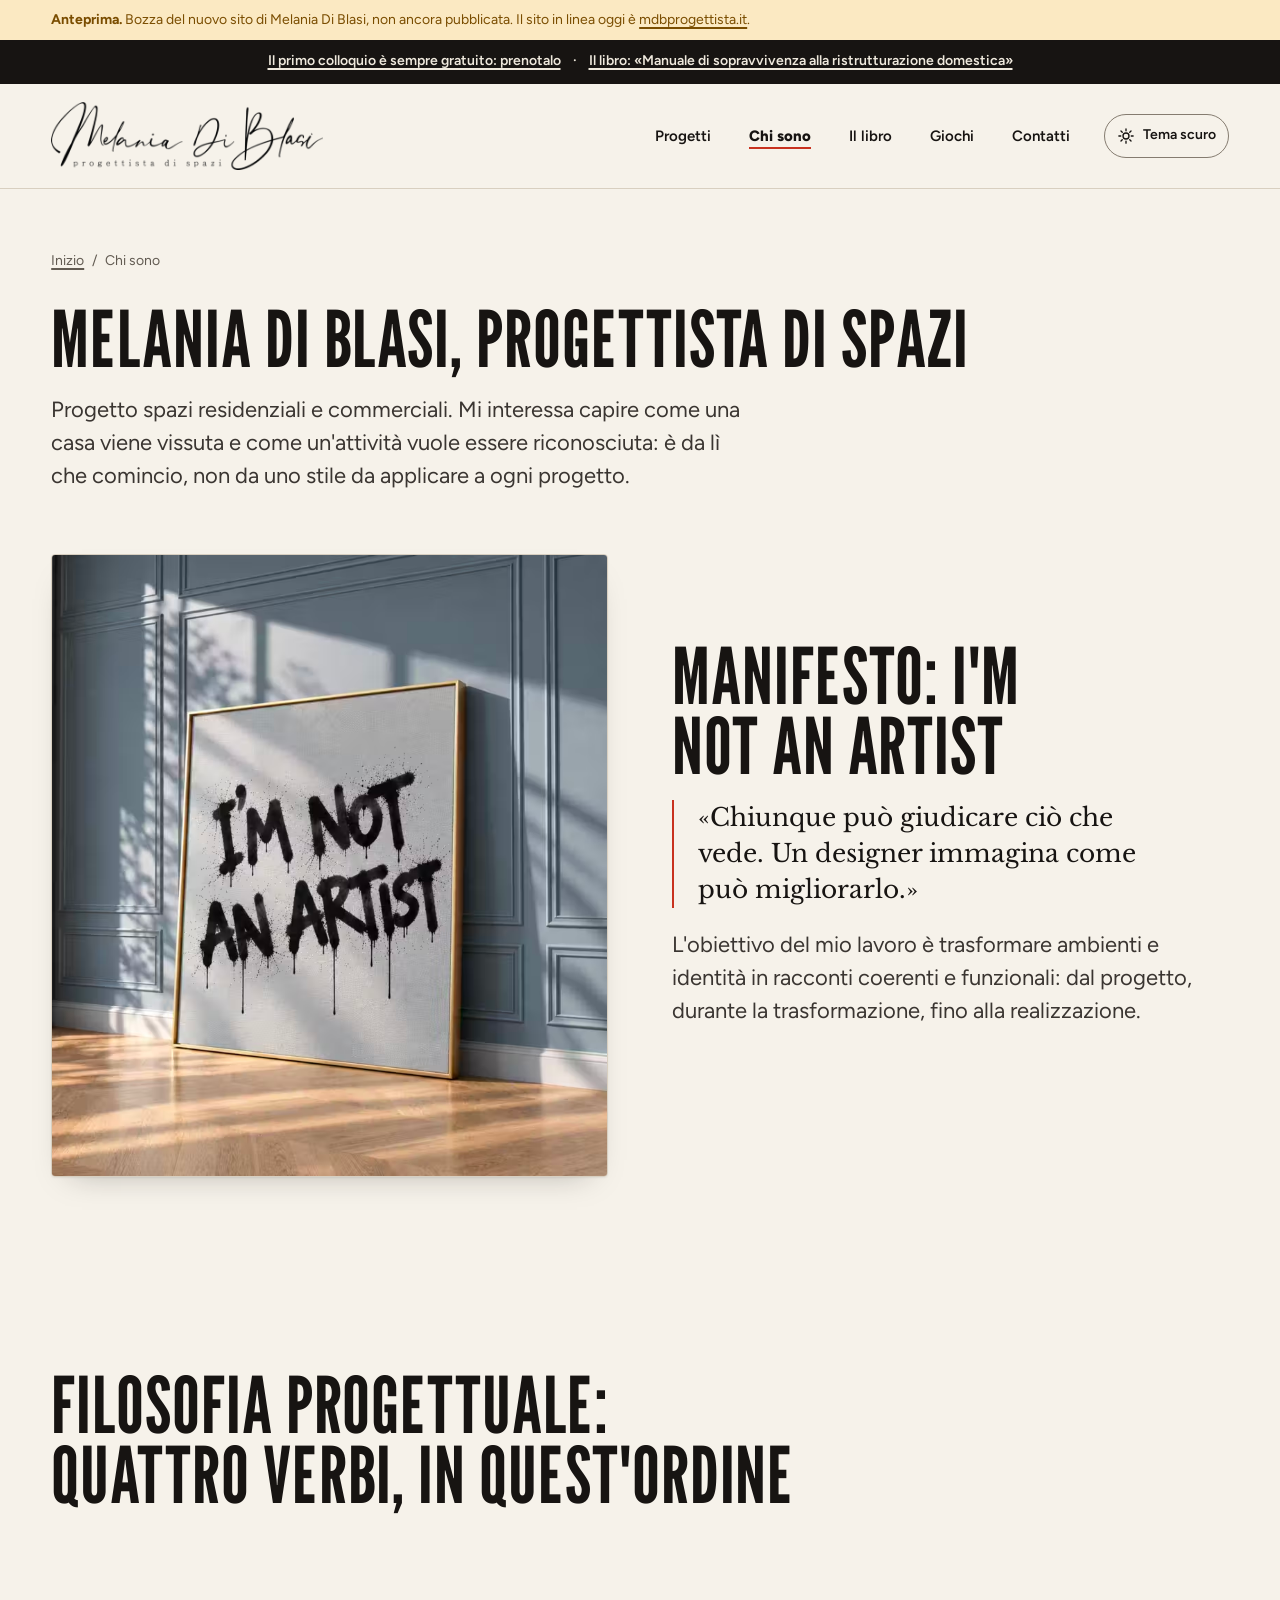
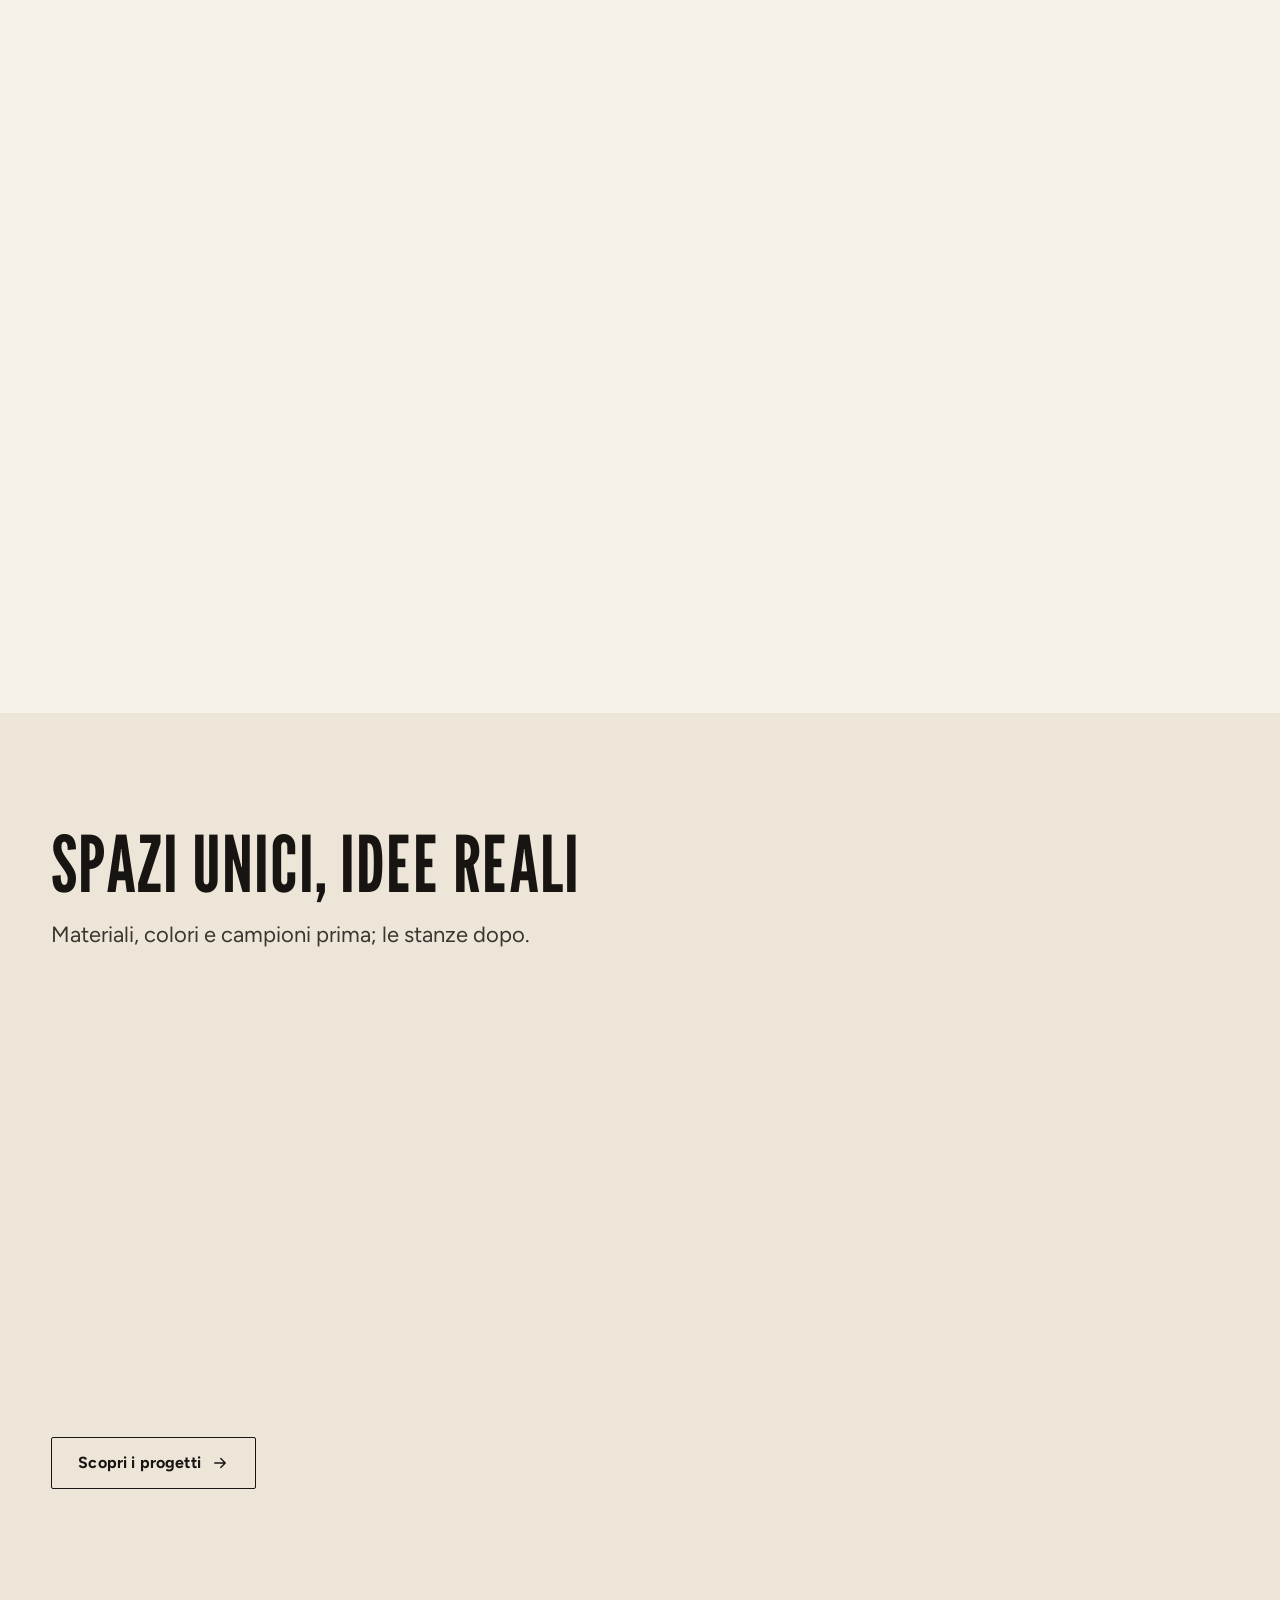
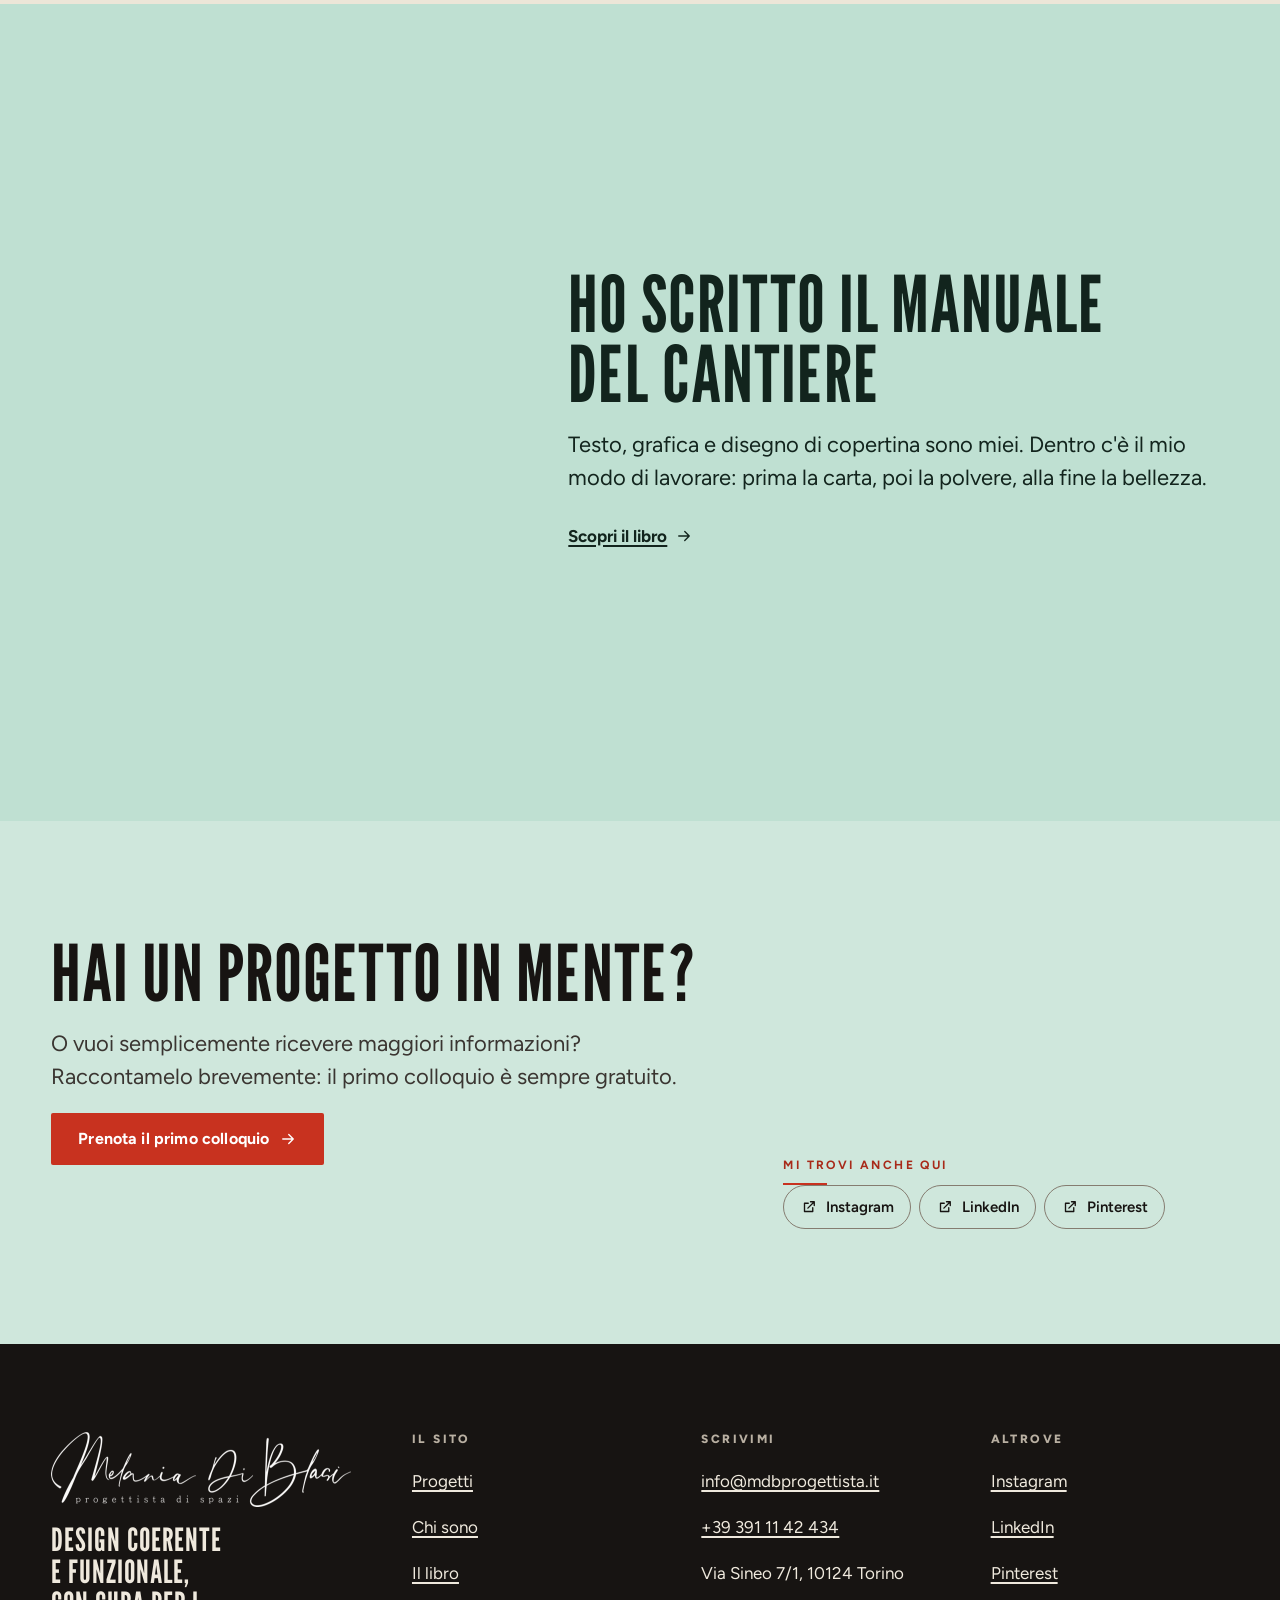
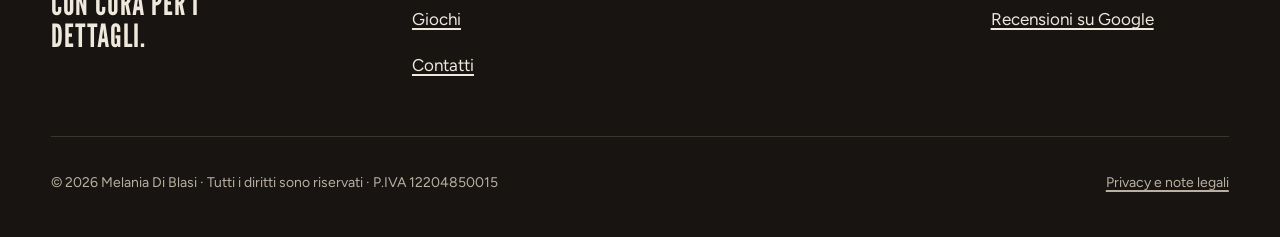
==== commit 5be57015: "Bozza del sito (costruita dal salvataggio 71eea59) Co-Authored-By: Claude Fable 5.2 <noreply@anthrop" ====
--- a/about/index.html
+++ b/about/index.html
@@ -29,17 +29,20 @@
 <link rel="apple-touch-icon" href="../risorse/img/icona-180.png">
 <link rel="preload" href="../risorse/font/league-gothic-400.woff2" as="font" type="font/woff2" crossorigin>
 <link rel="preload" href="../risorse/font/figtree-variabile.woff2" as="font" type="font/woff2" crossorigin>
-<link rel="stylesheet" href="../risorse/css/sito.css?v=bc09ea7401">
+<link rel="stylesheet" href="../risorse/css/sito.css?v=fc51279e8d">
 <script src="../risorse/js/tema.js?v=bbae7c9311"></script>
 <script type="application/ld+json">{"@context": "https://schema.org", "@graph": [{"@type": "AboutPage", "@id": "https://andr3a100.github.io/mdb-anteprima/about/", "url": "https://andr3a100.github.io/mdb-anteprima/about/", "name": "Chi sono · Melania Di Blasi, progettista di spazi", "mainEntity": {"@id": "https://andr3a100.github.io/mdb-anteprima/#melania"}}, {"@type": "Person", "@id": "https://andr3a100.github.io/mdb-anteprima/#melania", "name": "Melania Di Blasi", "jobTitle": "Progettista di spazi", "url": "https://andr3a100.github.io/mdb-anteprima/about/", "worksFor": {"@id": "https://andr3a100.github.io/mdb-anteprima/#studio"}, "sameAs": ["https://www.instagram.com/melania_di_blasi_progettista", "https://www.linkedin.com/in/melania-d-bb1aa2b3", "https://pin.it/127tPZosk"]}, {"@type": "BreadcrumbList", "itemListElement": [{"@type": "ListItem", "position": 1, "name": "Inizio", "item": "https://andr3a100.github.io/mdb-anteprima/"}, {"@type": "ListItem", "position": 2, "name": "Chi sono", "item": "https://andr3a100.github.io/mdb-anteprima/about/"}]}]}</script>
 </head>
 <body>
+<span class="vedetta" data-vedetta aria-hidden="true"></span>
 <a class="salta" href="#contenuto">Salta al contenuto</a>
 <p class="anteprima-fascia" role="note"><strong>Anteprima.</strong> Bozza del nuovo sito di Melania Di Blasi, non ancora pubblicata. Il sito in linea oggi è <a href="https://www.mdbprogettista.it/" rel="noopener">mdbprogettista.it</a>.</p>
-<header class="testata">
+<p class="striscia"><a href="../contatti/">Il primo colloquio è sempre gratuito: prenotalo</a><span aria-hidden="true">·</span><a href="../libro/">Il libro: «Manuale di sopravvivenza alla ristrutturazione domestica»</a></p>
+<header class="testata" data-testata>
 <div class="wrap testata-riga">
 <a class="marchio" href="../"><img src="../risorse/img/logo-melania-di-blasi.png" alt="Melania Di Blasi, progettista di spazi: pagina iniziale" width="600" height="150"></a>
-<nav class="menu" aria-label="Sezioni del sito"><ul><li><a href="../portfolio/">Progetti</a></li><li><a href="../about/" aria-current="page">Chi sono</a></li><li><a href="../libro/">Il libro</a></li><li><a href="../giochi/">Giochi</a></li><li><a href="../contatti/">Contatti</a></li></ul></nav>
+<button class="menu-apri" type="button" data-menu-apri aria-expanded="false" aria-controls="menu"><svg class="apri" viewBox="0 0 24 24" fill="none" stroke="currentColor" stroke-width="1.8" stroke-linecap="round" stroke-linejoin="round" aria-hidden="true" focusable="false"><path d="M4 7h16M4 12h16M4 17h16"/></svg><svg class="chiudi" viewBox="0 0 24 24" fill="none" stroke="currentColor" stroke-width="1.8" stroke-linecap="round" stroke-linejoin="round" aria-hidden="true" focusable="false"><path d="M6 6l12 12M18 6L6 18"/></svg><span class="nascosto" data-menu-parola>Apri il menu</span></button>
+<nav class="menu" id="menu" aria-label="Sezioni del sito"><ul><li><a href="../portfolio/">Progetti</a></li><li><a href="../about/" aria-current="page">Chi sono</a></li><li><a href="../libro/">Il libro</a></li><li><a href="../giochi/">Giochi</a></li><li><a href="../contatti/">Contatti</a></li></ul></nav>
 <button class="tema" type="button" data-tema aria-pressed="false"><svg class="sole" viewBox="0 0 24 24" fill="none" stroke="currentColor" stroke-width="1.8" stroke-linecap="round" stroke-linejoin="round" aria-hidden="true" focusable="false"><circle cx="12" cy="12" r="4"/><path d="M12 2.5v2.5M12 19v2.5M2.5 12H5M19 12h2.5M5.3 5.3L7 7M17 17l1.7 1.7M18.7 5.3L17 7M7 17l-1.7 1.7"/></svg><svg class="luna" viewBox="0 0 24 24" fill="none" stroke="currentColor" stroke-width="1.8" stroke-linecap="round" stroke-linejoin="round" aria-hidden="true" focusable="false"><path d="M20 14.2A8 8 0 1 1 9.8 4a6.4 6.4 0 0 0 10.2 10.2z"/></svg><span data-tema-testo>Tema scuro</span></button>
 </div>
 </header>
@@ -175,6 +178,6 @@
 </div>
 </div>
 </footer>
-<script src="../risorse/js/sito.js?v=f4b01c75a8" defer></script>
+<script src="../risorse/js/sito.js?v=0a64a3b6fc" defer></script>
 </body>
 </html>
--- a/risorse/css/sito.css
+++ b/risorse/css/sito.css
@@ -172,8 +172,15 @@
   --radius-lg: 8px;
 
   --ease: cubic-bezier(0.16, 1, 0.3, 1);
+  /* la testata parte alta e si stringe scorrendo: le due altezze e il loro rapporto */
+  --testata-alta: 104px;
+  --testata-bassa: 68px;
+  --testata-rapporto: 0.654;
   /* impeccable-disable-next-line bounce-easing -- molla leggera solo sui comandi e sulle carte della vetrina, ferma con «Riduci movimento» (scelta voluta) */
   --spring: cubic-bezier(0.34, 1.56, 0.64, 1);
+}
+@media (max-width: 820px) {
+  :root { --testata-alta: 80px; --testata-bassa: 60px; --testata-rapporto: 0.75; }
 }
 
 @media (prefers-color-scheme: dark) {
@@ -297,15 +304,50 @@
 .testo :where(p, li), .fase p { max-width: var(--misura); }
 
 /* ---------- testata ---------- */
-.testata { position: sticky; top: 0; z-index: 40; background: var(--bg); border-bottom: 1px solid var(--hairline); }
-.testata-riga { display: flex; align-items: center; gap: var(--s6); min-height: 84px; }
+/* parte alta e si stringe scorrendo. Si muovono solo `transform` e `opacity`: il fondo è un velo che si accorcia, il
+   contenuto sale e il marchio rimpicciolisce; lo spazio liberato è trasparente e lascia passare i tocchi */
+html { scroll-padding-top: calc(var(--testata-bassa) + 16px); }
+.vedetta { position: absolute; top: 0; left: 0; width: 1px; height: 120px; pointer-events: none; }
+.testata { position: sticky; top: 0; z-index: 40; height: var(--testata-alta); pointer-events: none; }
+.testata::before { content: ""; position: absolute; inset: 0; background: var(--bg); box-shadow: 0 1px 0 var(--hairline); transform-origin: top; transition: transform 0.28s var(--ease); }
+.testata.stretta::before { transform: scaleY(var(--testata-rapporto)); box-shadow: 0 1px 0 var(--hairline), var(--shadow); }
+.testata-riga { position: relative; display: flex; align-items: center; gap: var(--s6); height: 100%; transition: transform 0.28s var(--ease); }
+.testata.stretta .testata-riga { transform: translateY(calc((var(--testata-bassa) - var(--testata-alta)) / 2)); }
+.testata-riga > * { pointer-events: auto; }
 .marchio { display: inline-flex; align-items: center; min-height: 44px; margin-right: auto; }
-.marchio img { width: auto; height: 60px; filter: var(--logo-filter); }
+.marchio img { width: auto; height: 68px; filter: var(--logo-filter); transform-origin: left center; transition: transform 0.28s var(--ease); }
+.testata.stretta .marchio img { transform: scale(0.76); }
 .menu ul { display: flex; align-items: center; gap: clamp(4px, 1.4vw, 20px); }
 .menu a { display: inline-flex; align-items: center; min-height: 44px; padding: 0 10px; color: var(--text); font-weight: 600; font-size: 0.9375rem; text-decoration: none; border-radius: var(--radius-sm); position: relative; }
 .menu a::after { content: ""; position: absolute; left: 10px; right: 10px; bottom: 9px; height: 2px; background: var(--primary); transform: scaleX(0); transform-origin: left; transition: transform 0.35s var(--ease); }
 .menu a:hover::after, .menu a[aria-current="page"]::after { transform: scaleX(1); }
 .menu a[aria-current="page"] { font-weight: 800; }
+.menu-apri { display: none; align-items: center; justify-content: center; width: 44px; height: 44px; padding: 0; background: transparent; color: var(--text); border: 1.5px solid var(--border); border-radius: 999px; cursor: pointer; }
+.menu-apri svg { width: 20px; height: 20px; }
+.menu-apri .chiudi, .menu-aperto .menu-apri .apri { display: none; }
+.menu-aperto .menu-apri .chiudi { display: block; }
+/* sul telefono il menu è un pannello che si apre dal pulsante, con voci grandi */
+@media (max-width: 820px) {
+  .testata-riga { gap: var(--s2); }
+  .marchio img { height: 54px; }
+  .testata.stretta .marchio img { transform: scale(0.84); }
+  .menu-apri { display: inline-flex; order: 3; }
+  .tema { order: 2; }
+  .menu { position: absolute; left: calc(50% - 50vw); right: calc(50% - 50vw); top: var(--testata-alta); max-height: calc(100vh - var(--testata-alta)); max-height: calc(100dvh - var(--testata-alta)); overflow-y: auto; padding: var(--s3) var(--gutter) var(--s10); background: var(--bg); border-top: 1px solid var(--hairline); box-shadow: var(--shadow); visibility: hidden; opacity: 0; transform: translateY(-8px); transition: opacity 0.2s var(--ease), transform 0.2s var(--ease), visibility 0s linear 0.2s; }
+  .testata.stretta .menu { top: calc((var(--testata-alta) + var(--testata-bassa)) / 2); }
+  .menu-aperto .menu { visibility: visible; opacity: 1; transform: none; transition-delay: 0s; }
+  .menu ul { display: grid; gap: 0; }
+  .menu li { border-bottom: 1px solid var(--hairline); }
+  .menu a { width: 100%; min-height: 60px; padding: 0 var(--s1); font-family: var(--font-display); font-size: 1.9rem; font-weight: 400; letter-spacing: 0.02em; text-transform: uppercase; }
+  .menu a::after { display: none; }
+  .menu a[aria-current="page"], .menu a[data-sezione] { color: var(--link); font-weight: 400; }
+  html.menu-aperto { overflow: hidden; }
+}
+/* senza JavaScript: niente pannello e niente restringimento, il menu resta in vista */
+.no-js .testata { position: static; height: auto; pointer-events: auto; }
+.no-js .testata-riga { flex-wrap: wrap; height: auto; padding-block: var(--s3); }
+.no-js .menu-apri { display: none; }
+.no-js .menu { position: static; max-height: none; padding: 0; border: 0; box-shadow: none; visibility: visible; opacity: 1; transform: none; }
 .tema { display: inline-flex; align-items: center; justify-content: center; gap: 8px; min-width: 44px; min-height: 44px; padding: 0 12px; background: transparent; color: var(--text); border: 1.5px solid var(--border); border-radius: 999px; font-weight: 600; font-size: var(--fs-small); }
 .tema svg { width: 18px; height: 18px; }
 .tema .sole { display: var(--mostra-sole); }
@@ -675,13 +717,6 @@
   .chiusura-griglia { align-items: start; }
 }
 @media (max-width: 720px) {
-  .testata { position: static; }
-  .testata-riga { flex-wrap: wrap; gap: 0 var(--s3); min-height: 0; padding-top: 6px; }
-  .marchio img { height: 50px; }
-  .menu { order: 3; width: 100%; margin-inline: calc(-1 * var(--gutter)); width: calc(100% + 2 * var(--gutter)); border-top: 1px solid var(--hairline); overflow-x: auto; scrollbar-width: none; }
-  .menu::-webkit-scrollbar { display: none; }
-  .menu ul { gap: 0; padding-inline: calc(var(--gutter) - 10px); width: max-content; min-width: 100%; justify-content: space-between; }
-  .menu a { font-size: 0.9375rem; }
   .tema span { position: absolute; width: 1px; height: 1px; overflow: hidden; clip-path: inset(50%); }
   .tema { padding: 0; }
   .porte, .pagine-libro { grid-template-columns: minmax(0, 1fr); }
@@ -709,6 +744,37 @@
   .sezione { padding-block: 24px; }
 }
 
+/* ---------- striscia in cima: uno o due inviti veri, scritti nei dati del sito ---------- */
+.striscia { display: flex; flex-wrap: wrap; justify-content: center; align-items: center; gap: 0 var(--s3); margin: 0; max-width: none; padding: 0 var(--gutter); background: var(--shell); color: var(--on-shell); font-size: var(--fs-small); font-weight: 600; text-align: center; }
+.striscia a { display: inline-flex; align-items: center; min-height: 44px; color: var(--on-shell); }
+.striscia :focus-visible { outline-color: var(--on-shell); }
+@media (max-width: 720px) { .striscia span, .striscia a + span + a { display: none; } }
+
+/* ---------- apertura: prima le fotografie dei progetti, a tutta larghezza ---------- */
+.scena { position: relative; height: clamp(320px, 62vh, 700px); overflow: hidden; background: var(--night); }
+.scena-foto { position: absolute; inset: 0; opacity: 0; }
+.scena-foto:first-child { opacity: 1; }
+.scena-foto picture, .scena-foto img { display: block; width: 100%; height: 100%; object-fit: cover; }
+/* le fotografie si danno il cambio piano, con un lento avvicinarsi: solo se il movimento è gradito */
+@media (prefers-reduced-motion: no-preference) {
+  .js .scena-foto { animation: scena-cambio 28s infinite; }
+  .js .scena-foto:first-child { animation-name: scena-prima; }
+  .js .scena-foto:nth-child(2) { animation-delay: 7s; }
+  .js .scena-foto:nth-child(3) { animation-delay: 14s; }
+  .js .scena-foto:nth-child(4) { animation-delay: 21s; }
+  .js .scena.ferma .scena-foto { animation-play-state: paused; }
+  .js .scena-ferma { display: grid; }
+}
+@keyframes scena-prima { 0% { opacity: 1; transform: scale(1); } 25% { opacity: 1; } 29% { opacity: 0; transform: scale(1.07); } 96% { opacity: 0; transform: scale(1); } 100% { opacity: 1; transform: scale(1); } }
+@keyframes scena-cambio { 0% { opacity: 0; transform: scale(1); } 4% { opacity: 1; } 25% { opacity: 1; } 29% { opacity: 0; transform: scale(1.07); } 100% { opacity: 0; transform: scale(1.07); } }
+.scena-ferma { position: absolute; right: var(--gutter); bottom: var(--s4); z-index: 2; display: none; place-content: center; width: 44px; height: 44px; padding: 0; background: var(--night); color: var(--on-night); border: 1px solid var(--on-night); border-radius: 999px; cursor: pointer; }
+.scena-ferma svg { width: 20px; height: 20px; }
+.scena-ferma:focus-visible { outline-color: var(--on-night); }
+.scena-ferma .via, .scena.ferma .scena-ferma .pausa { display: none; }
+.scena.ferma .scena-ferma .via { display: block; }
+@media (max-width: 720px) { .scena { height: clamp(260px, 46vh, 420px); } }
+@media print { .scena, .striscia { display: none; } }
+
 /* ---------- solo per la bozza in anteprima: non fa parte del sito vero ---------- */
 .anteprima-fascia { margin: 0; max-width: none; padding: 10px max(var(--gutter), calc((100% - var(--maxw)) / 2)); background: var(--warning-bg); color: var(--warning-fg); font-size: var(--fs-small); line-height: 1.4; }
 .anteprima-fascia a { color: inherit; }
